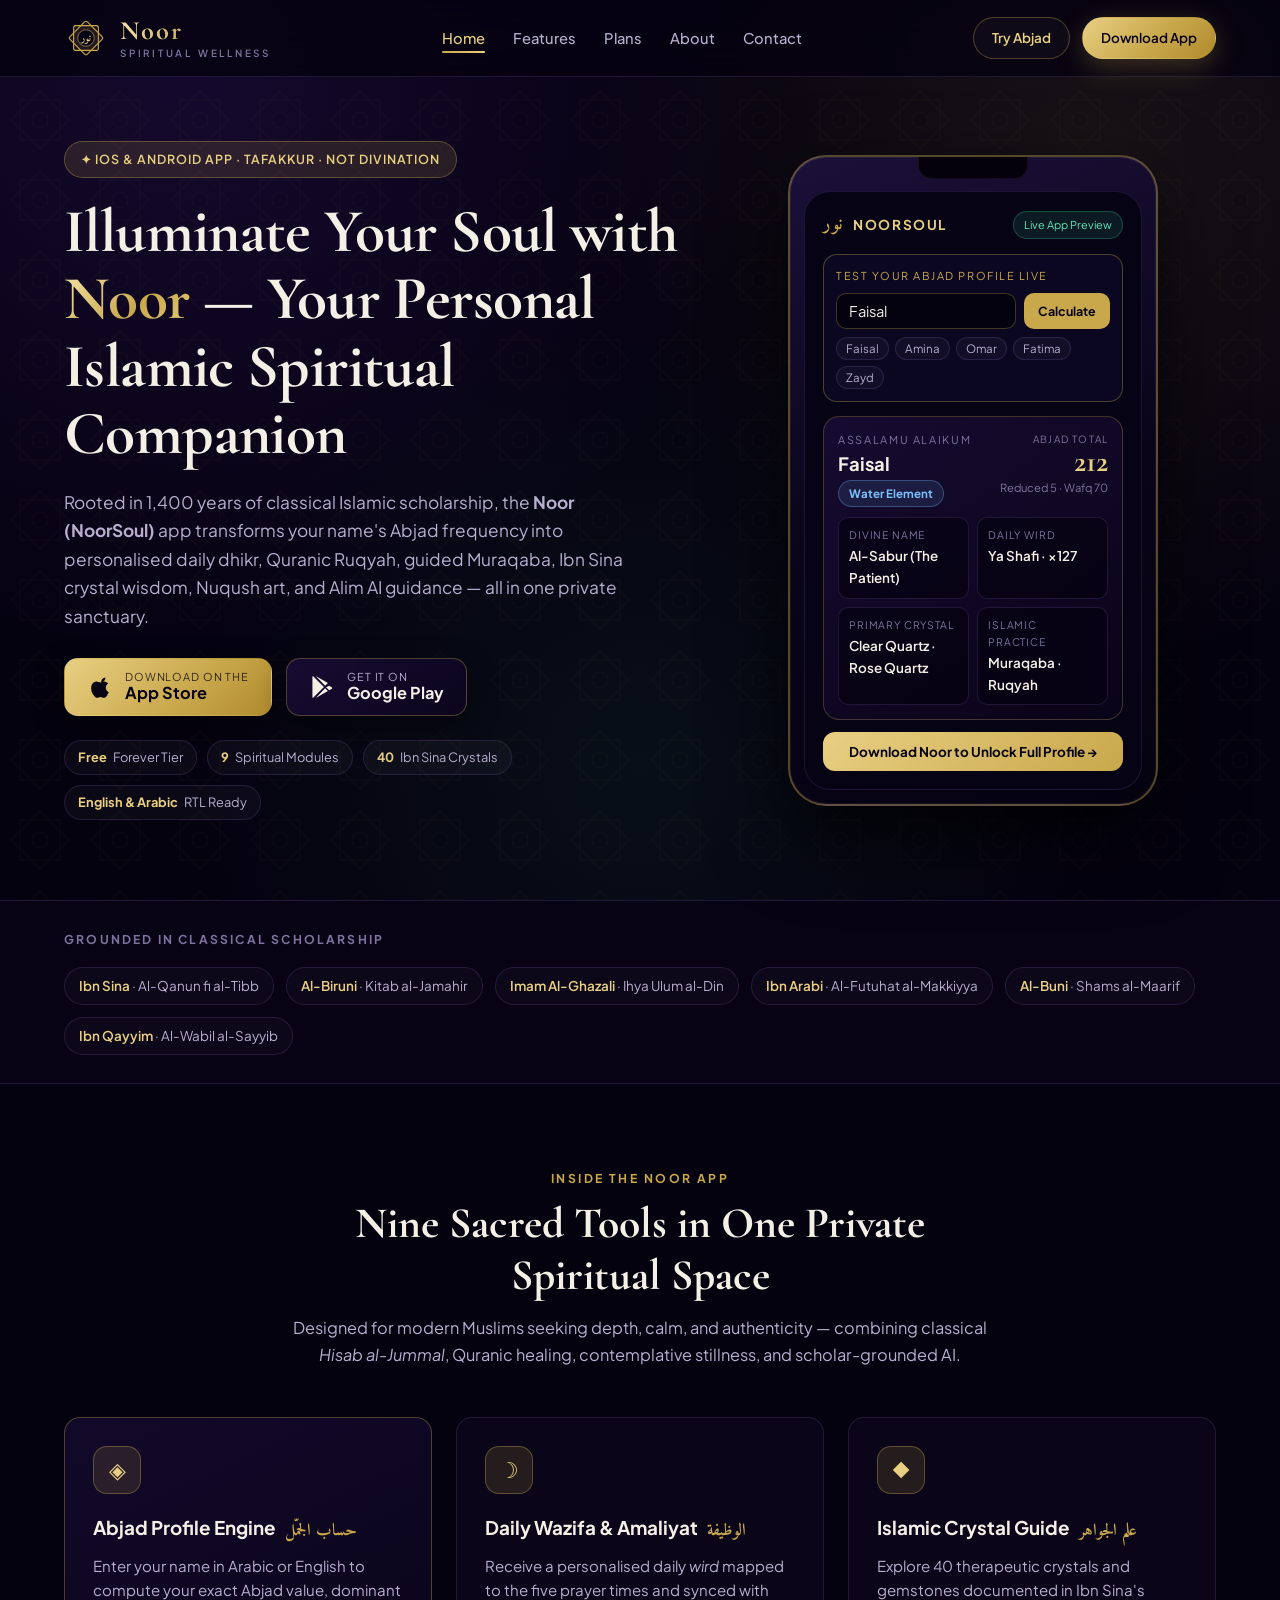
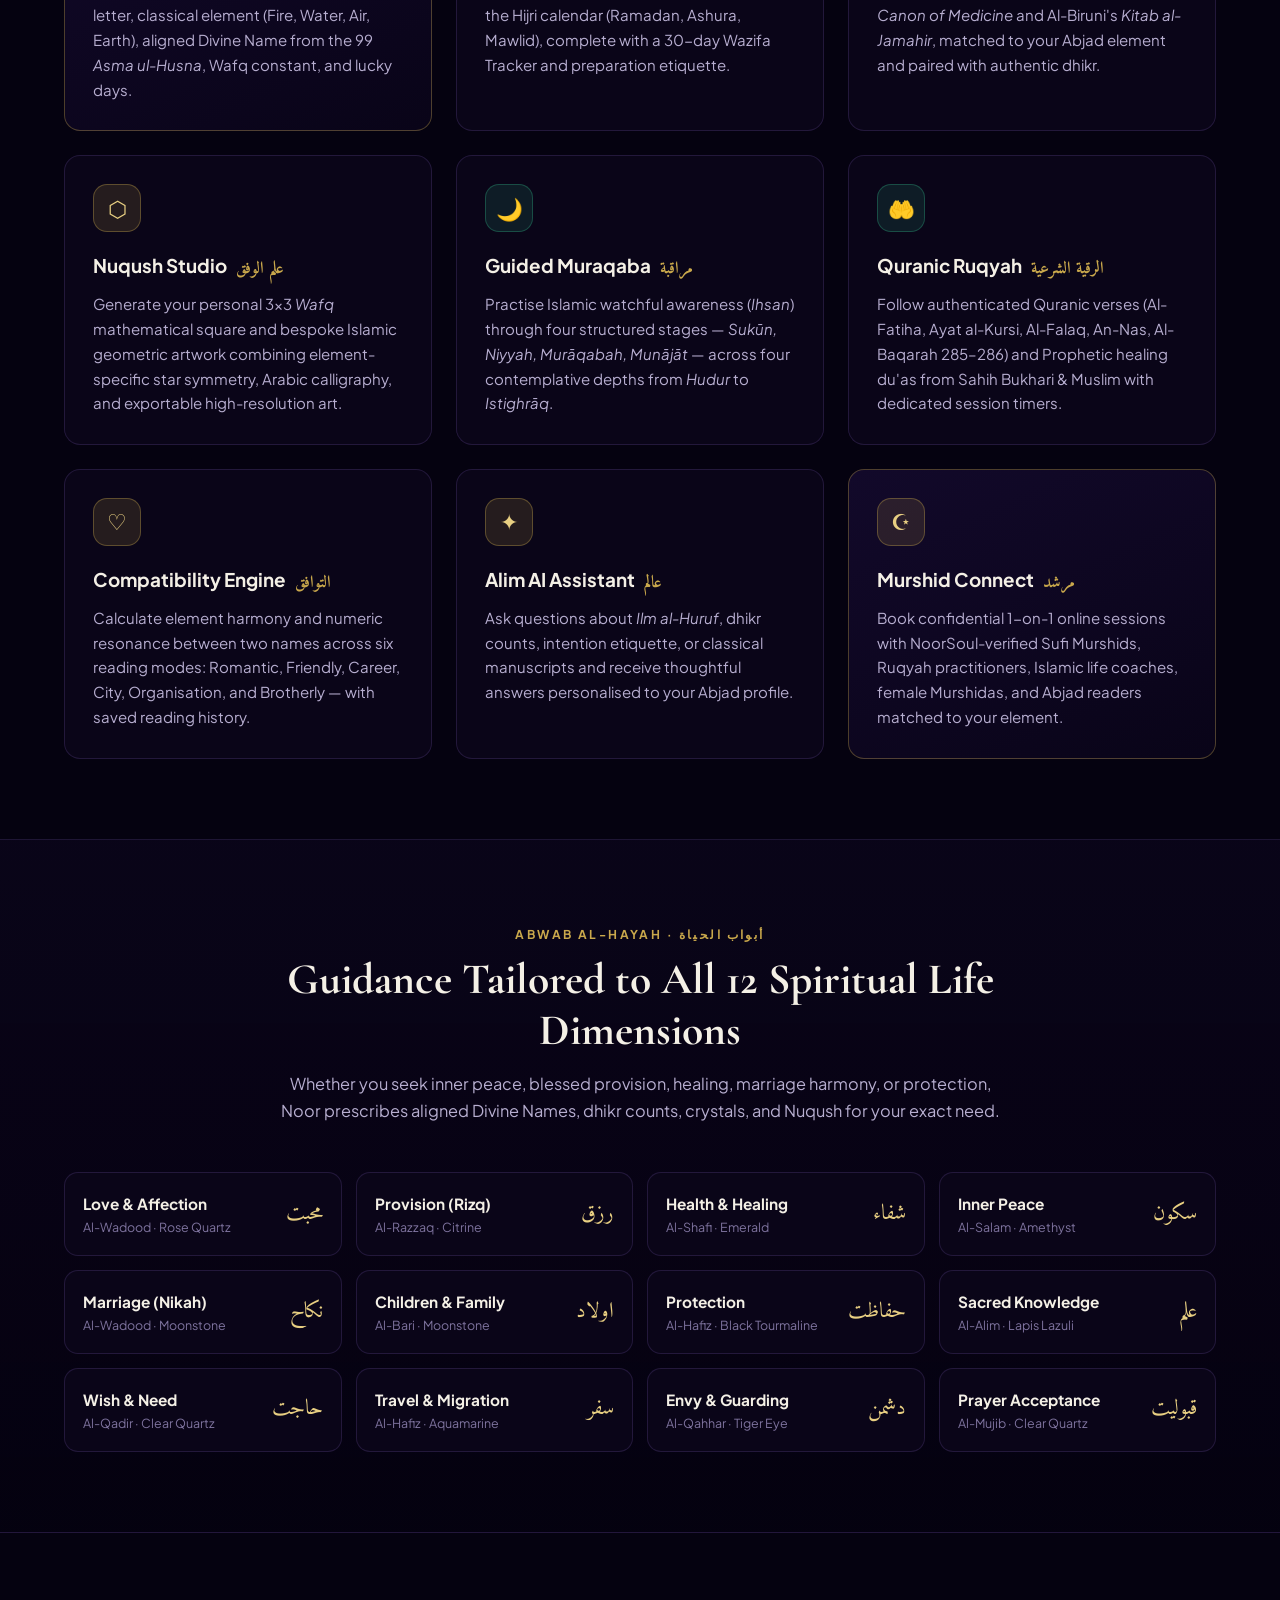
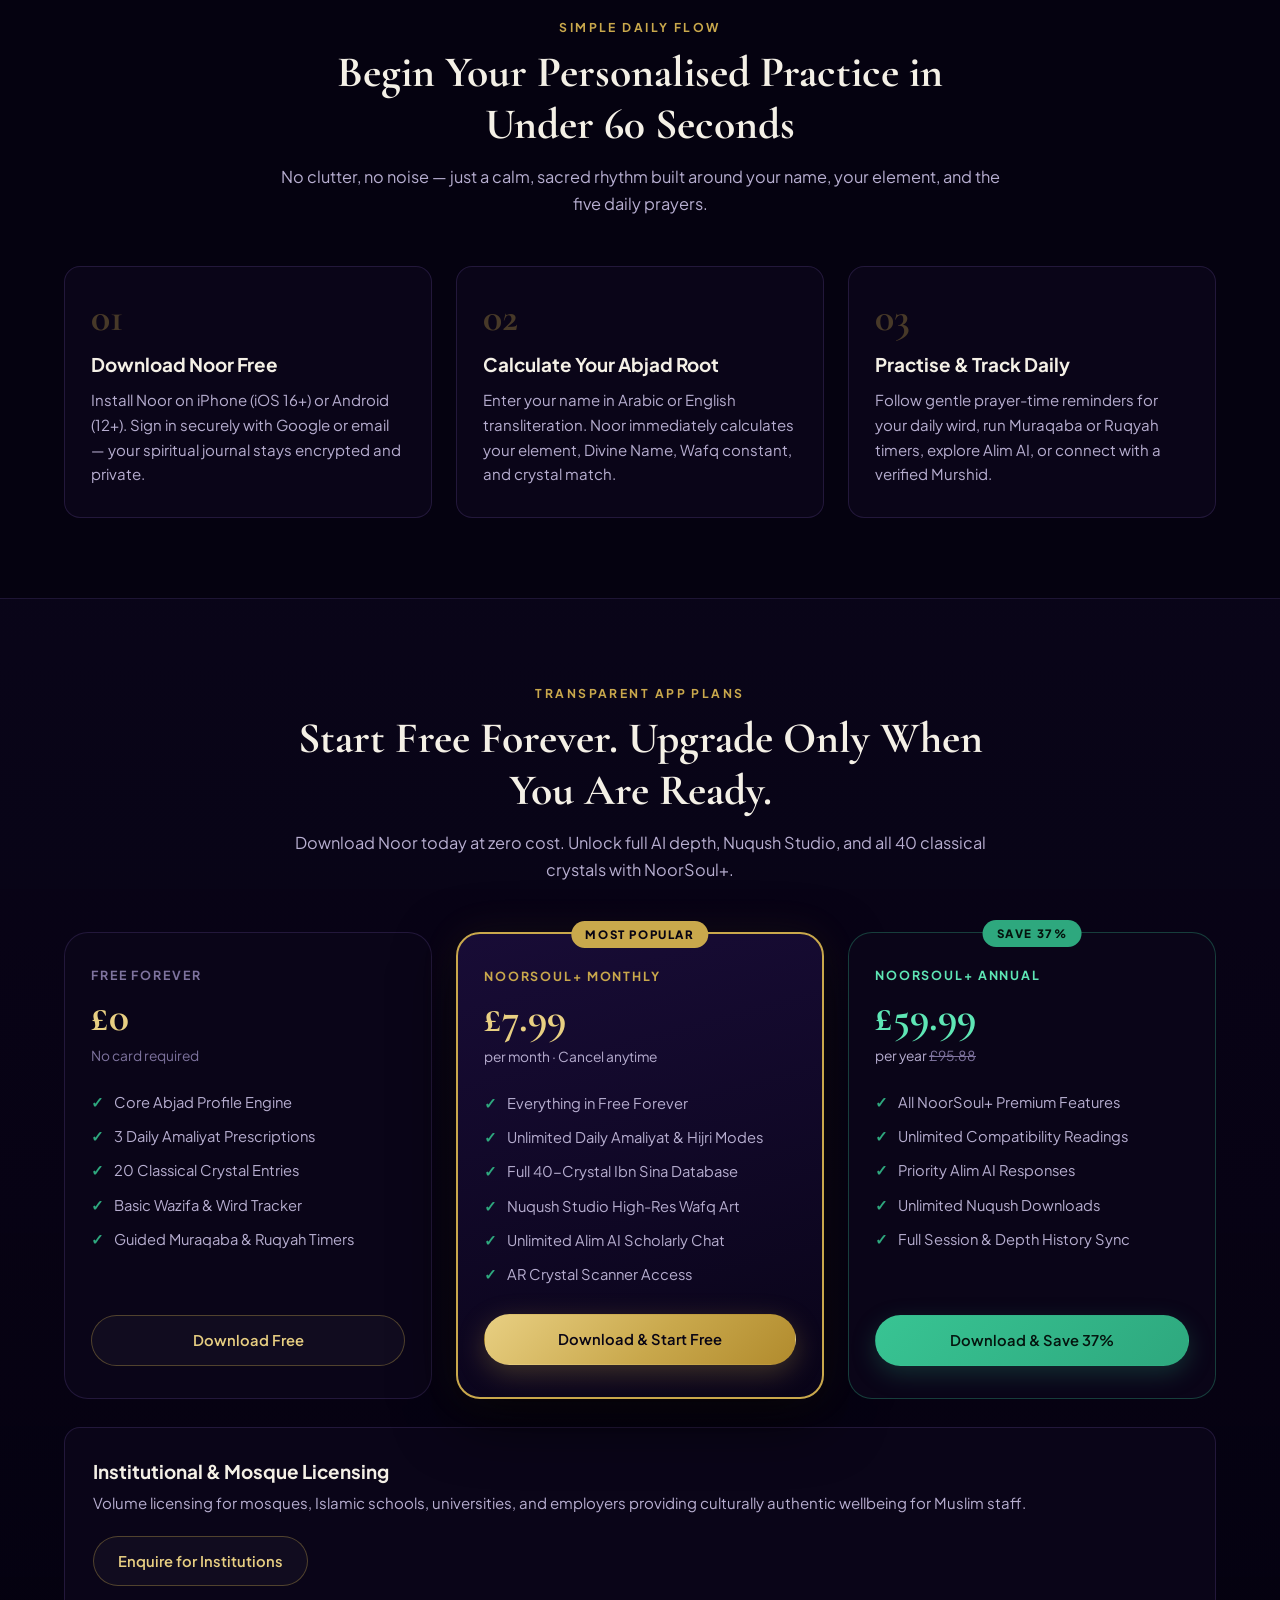
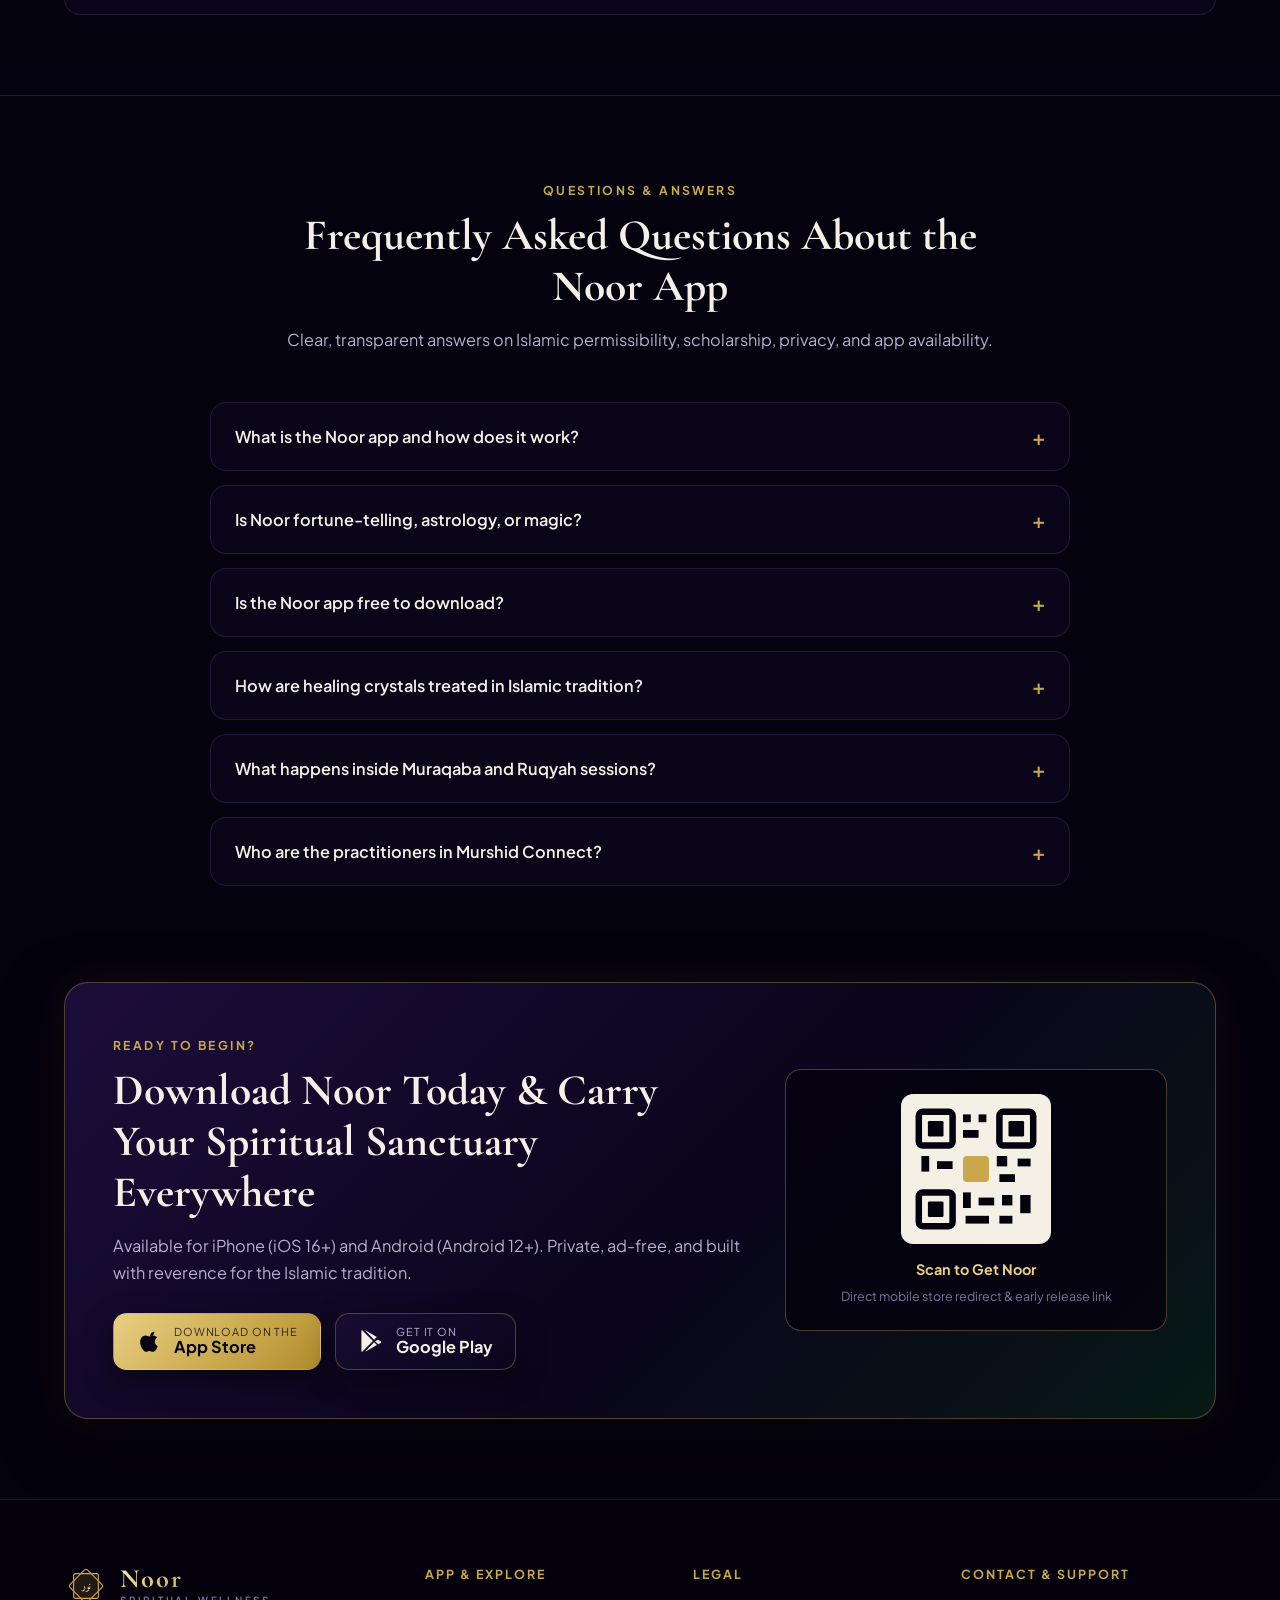
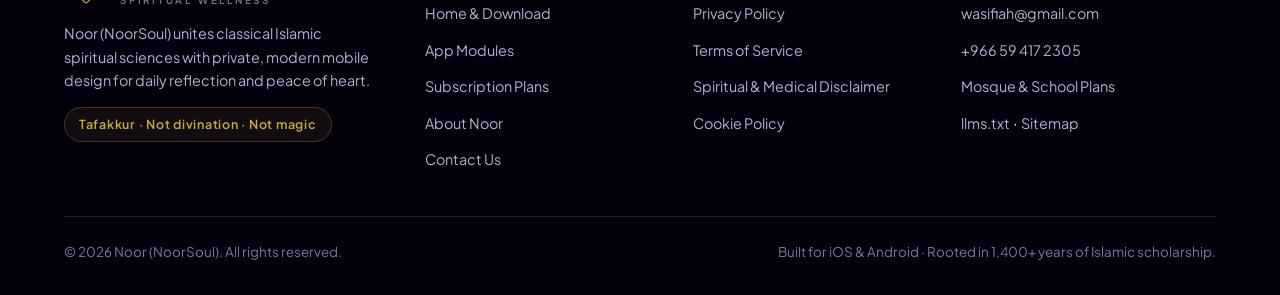
==== index.html @ 1817a830 "jk" ====
<!DOCTYPE html>
<html lang="en" dir="ltr">
<head>
  <meta charset="UTF-8">
  <meta name="viewport" content="width=device-width, initial-scale=1.0">
  <title>Noor App — Islamic Spiritual Wellness, Abjad &amp; Daily Dhikr</title>
  <meta name="description" content="Download the Noor (NoorSoul) app on iOS &amp; Android. Discover your Abjad profile, daily Wazifa, 40 Islamic crystals, Muraqaba, Ruqyah, Nuqush &amp; Alim AI.">
  <meta name="keywords" content="Noor app, NoorSoul, Islamic spiritual wellness app, Abjad calculator, Hisab al-Jummal, daily wazifa app, Islamic crystal guide, Muraqaba meditation, Ruqyah app, Alim AI, Murshid Connect, Nuqush Studio">
  <meta name="author" content="Noor — NoorSoul Platform">
  <meta name="robots" content="index, follow, max-image-preview:large, max-snippet:-1, max-video-preview:-1">
  <meta name="theme-color" content="#050210">
  <link rel="canonical" href="https://noor-app.com/">
  <link rel="icon" type="image/svg+xml" href="favicon.svg">
  <link rel="manifest" href="site.webmanifest">

  <!-- Open Graph / Social Sharing -->
  <meta property="og:type" content="website">
  <meta property="og:site_name" content="Noor — NoorSoul">
  <meta property="og:title" content="Noor App — Personalised Islamic Spiritual Wellness on iOS &amp; Android">
  <meta property="og:description" content="Rooted in 1,400 years of classical Islamic scholarship. Download Noor for your personal Abjad profile, daily dhikr, Ibn Sina crystal guide, Muraqaba, Ruqyah, and Alim AI.">
  <meta property="og:url" content="https://noor-app.com/">
  <meta property="og:locale" content="en_GB">
  <meta property="og:image" content="https://noor-app.com/favicon.svg">

  <!-- Twitter Card -->
  <meta name="twitter:card" content="summary_large_image">
  <meta name="twitter:title" content="Noor App — Islamic Spiritual Wellness &amp; Abjad Guide">
  <meta name="twitter:description" content="Download Noor on iOS &amp; Android. Personalised Abjad profile, daily Wazifa, 40 Islamic crystals, Muraqaba, Ruqyah &amp; Alim AI.">

  <!-- Typography -->
  <link rel="preconnect" href="https://fonts.googleapis.com">
  <link rel="preconnect" href="https://fonts.gstatic.com" crossorigin>
  <link href="https://fonts.googleapis.com/css2?family=Amiri:wght@400;700&family=Cormorant+Garamond:wght@600;700&family=Plus+Jakarta+Sans:wght@400;500;600;700;800&display=swap" rel="stylesheet">
  <link rel="stylesheet" href="assets/css/styles.css">

  <!-- Structured Data: Organization, WebSite, MobileApplication & FAQPage -->
  <script type="application/ld+json">
  {
    "@context": "https://schema.org",
    "@graph": [
      {
        "@type": "Organization",
        "@id": "https://noor-app.com/#organization",
        "name": "Noor (NoorSoul)",
        "url": "https://noor-app.com/",
        "logo": "https://noor-app.com/favicon.svg",
        "founder": {
          "@type": "Person",
          "name": "Faisal Abdul Mateen Wasif"
        },
        "contactPoint": {
          "@type": "ContactPoint",
          "email": "wasifiah@gmail.com",
          "telephone": "+966-59-417-2305",
          "contactType": "customer support"
        }
      },
      {
        "@type": "WebSite",
        "@id": "https://noor-app.com/#website",
        "url": "https://noor-app.com/",
        "name": "Noor — AI Islamic Spiritual Wellness Platform",
        "publisher": { "@id": "https://noor-app.com/#organization" }
      },
      {
        "@type": "MobileApplication",
        "@id": "https://noor-app.com/#app",
        "name": "Noor (NoorSoul)",
        "operatingSystem": "iOS 16+, Android 12+",
        "applicationCategory": "LifestyleApplication",
        "description": "An AI Islamic spiritual wellness mobile app uniting classical Hisab al-Jummal (Abjad), personalised daily Wazifa & Wird, 40 therapeutic crystals from Ibn Sina and Al-Biruni, Nuqush Wafq art, Muraqaba contemplation, Ruqyah healing, Alim AI, and Murshid Connect.",
        "offers": [
          {
            "@type": "Offer",
            "name": "Noor Free",
            "price": "0",
            "priceCurrency": "GBP"
          },
          {
            "@type": "Offer",
            "name": "NoorSoul+ Monthly",
            "price": "7.99",
            "priceCurrency": "GBP"
          },
          {
            "@type": "Offer",
            "name": "NoorSoul+ Annual",
            "price": "59.99",
            "priceCurrency": "GBP"
          }
        ],
        "featureList": [
          "Abjad Profile Engine (Hisab al-Jummal)",
          "Daily Wazifa & Hijri Amaliyat Tracker",
          "40-Crystal Islamic Guide (Ibn Sina & Al-Biruni)",
          "Nuqush Studio (Ilm al-Wafq Geometric Artwork)",
          "Muraqaba Guided Contemplative Practice",
          "Authenticated Quranic Ruqyah Sessions",
          "Compatibility Engine Across 6 Reading Modes",
          "Alim AI Classical Islamic Knowledge Assistant",
          "Murshid Connect Verified Practitioners"
        ],
        "publisher": { "@id": "https://noor-app.com/#organization" }
      },
      {
        "@type": "FAQPage",
        "mainEntity": [
          {
            "@type": "Question",
            "name": "What is the Noor app and how does it work?",
            "acceptedAnswer": {
              "@type": "Answer",
              "text": "Noor (NoorSoul) is an Islamic spiritual wellness app for iOS and Android. You enter your Arabic or English name to calculate your classical Abjad profile (Hisab al-Jummal), which reveals your element, aligned Divine Name from the 99 Asma ul-Husna, daily dhikr (wird), therapeutic crystal matches, Muraqaba contemplation sessions, Ruqyah guidance, and Alim AI Q&A."
            }
          },
          {
            "@type": "Question",
            "name": "Is Noor fortune-telling or magic?",
            "acceptedAnswer": {
              "@type": "Answer",
              "text": "No. Noor is built strictly for Tafakkur (contemplation), self-reflection, and Quranic remembrance — not divination, fortune-telling, or magic. Every module is grounded in classical Islamic scholarship including Imam Al-Ghazali, Ibn Qayyim al-Jawziyyah, Ibn Sina, Al-Biruni, Ibn Arabi, and Al-Buni."
            }
          },
          {
            "@type": "Question",
            "name": "Is the Noor app free to download?",
            "acceptedAnswer": {
              "@type": "Answer",
              "text": "Yes. Noor is free to download on iOS and Android with a Free Forever tier that includes your core Abjad profile, 3 daily Amaliyat, 20 crystal entries, and the basic Wazifa tracker. NoorSoul+ unlocks unlimited Amaliyat, all 40 crystals, Nuqush Studio, unlimited Alim AI, and upcoming AR crystal scanning."
            }
          },
          {
            "@type": "Question",
            "name": "How are crystals presented in the Noor app?",
            "acceptedAnswer": {
              "@type": "Answer",
              "text": "Crystals in Noor follow the classical Islamic Ilm al-Jawahir tradition documented by Ibn Sina (Al-Qanun fi al-Tibb) and Al-Biruni (Kitab al-Jamahir). They are presented as natural creations of Allah that support focus, wellness, and intention alongside dhikr — never as independent powers."
            }
          },
          {
            "@type": "Question",
            "name": "What is Muraqaba and Ruqyah inside Noor?",
            "acceptedAnswer": {
              "@type": "Answer",
              "text": "Muraqaba offers structured Islamic contemplative sessions across four stages (Sukun, Niyyah, Muraqaba, Munajat) and four depth levels. Ruqyah provides authenticated Quranic verses (Al-Fatiha, Ayat al-Kursi, Al-Falaq, An-Nas, Al-Baqarah 285-286) and Prophetic healing du'as with guided session timers."
            }
          },
          {
            "@type": "Question",
            "name": "Who are the practitioners in Murshid Connect?",
            "acceptedAnswer": {
              "@type": "Answer",
              "text": "Murshid Connect features verified Sufi Murshids, qualified Ruqyah specialists, Islamic life coaches, female Murshidas, and Ilm al-Abjad readers who are element-matched to your profile for confidential 1-on-1 video guidance inside the app."
            }
          }
        ]
      }
    ]
  }
  </script>
</head>
<body>
  <div class="bg-pattern" aria-hidden="true"></div>
  <a class="skip-link" href="#main-content">Skip to main content</a>
  <header class="site-header">
    <div class="container nav-inner">
      <a href="index.html" class="brand-logo" aria-label="Noor Home">
        <span class="brand-mark" aria-hidden="true">
          <svg viewBox="0 0 64 64" width="44" height="44">
            <rect x="14" y="14" width="36" height="36" rx="3" fill="rgba(201,168,76,0.08)" stroke="#c9a84c" stroke-width="1.6"/>
            <rect x="14" y="14" width="36" height="36" rx="3" fill="rgba(201,168,76,0.08)" stroke="#c9a84c" stroke-width="1.6" transform="rotate(45 32 32)"/>
            <circle cx="32" cy="32" r="12" fill="#060314" stroke="#e8cf82" stroke-opacity="0.6" stroke-width="1.2"/>
            <text x="32" y="37" text-anchor="middle" font-family="Amiri, Georgia, serif" font-size="15" font-weight="700" fill="#e8cf82">نور</text>
          </svg>
        </span>
        <span class="brand-text-wrap">
          <span class="brand-wordmark">Noor</span>
          <span class="brand-sub">Spiritual Wellness</span>
        </span>
      </a>

      <nav aria-label="Primary Navigation">
        <ul class="nav-links">
          <li><a href="index.html" class="active" aria-current="page">Home</a></li>
          <li><a href="index.html#features">Features</a></li>
          <li><a href="index.html#pricing">Plans</a></li>
          <li><a href="about.html">About</a></li>
          <li><a href="contact.html">Contact</a></li>
        </ul>
      </nav>

      <div class="nav-actions">
        <a href="index.html#preview" class="btn btn-outline btn-sm">Try Abjad</a>
        <a href="index.html#download" class="btn btn-primary btn-sm" data-download-trigger="iOS &amp; Android">Download App</a>
        <button class="menu-toggle" id="menu-toggle" aria-label="Toggle navigation menu" aria-expanded="false" aria-controls="mobile-nav">
          <svg width="22" height="22" viewBox="0 0 24 24" fill="none" stroke="currentColor" stroke-width="2" stroke-linecap="round">
            <line x1="3" y1="6" x2="21" y2="6"></line>
            <line x1="3" y1="12" x2="21" y2="12"></line>
            <line x1="3" y1="18" x2="21" y2="18"></line>
          </svg>
        </button>
      </div>
    </div>

    <div class="mobile-nav" id="mobile-nav">
      <ul>
        <li><a href="index.html" class="active">Home</a></li>
        <li><a href="index.html#features">App Features</a></li>
        <li><a href="index.html#pricing">Subscription Plans</a></li>
        <li><a href="about.html">About Noor</a></li>
        <li><a href="contact.html">Contact &amp; Support</a></li>
        <li><a href="privacy-policy.html">Privacy Policy</a></li>
        <li><a href="terms-of-service.html">Terms of Service</a></li>
      </ul>
      <a href="index.html#download" class="btn btn-primary" style="width:100%;" data-download-trigger="iOS &amp; Android">Download Noor App</a>
    </div>
  </header>

  <main id="main-content">
    <!-- Hero Section -->
    <section class="hero" id="preview">
      <div class="container hero-grid">
        <div>
          <div class="eyebrow">✦ iOS &amp; Android App · Tafakkur · Not Divination</div>
          <h1 class="hero-title">
            Illuminate Your Soul with <span class="accent">Noor</span> — Your Personal Islamic Spiritual Companion
          </h1>
          <p class="hero-subtitle">
            Rooted in 1,400 years of classical Islamic scholarship, the <strong>Noor (NoorSoul)</strong> app transforms your name's Abjad frequency into personalised daily dhikr, Quranic Ruqyah, guided Muraqaba, Ibn Sina crystal wisdom, Nuqush art, and Alim AI guidance — all in one private sanctuary.
          </p>

          <div class="store-buttons" id="download">
            <a href="#download-ios" class="store-btn store-btn-primary" data-download-trigger="Apple App Store (iOS 16+)">
              <svg class="store-icon" viewBox="0 0 24 24" fill="currentColor" aria-hidden="true">
                <path d="M18.71 19.5c-.83 1.24-1.71 2.45-3.05 2.47-1.34.03-1.77-.79-3.29-.79-1.53 0-2 .77-3.27.82-1.31.05-2.3-1.32-3.14-2.53C4.25 17 2.94 12.45 4.7 9.39c.87-1.52 2.43-2.48 4.12-2.51 1.28-.02 2.5.87 3.29.87.78 0 2.26-1.07 3.81-.91.65.03 2.47.26 3.64 1.98-.09.06-2.17 1.28-2.15 3.81.03 3.02 2.65 4.03 2.68 4.04-.03.07-.42 1.44-1.38 2.83M15.96 6.32c.67-.81 1.12-1.94 1-3.07-.96.04-2.13.64-2.82 1.45-.61.71-1.15 1.86-1 2.96 1.07.08 2.15-.53 2.82-1.34z"/>
              </svg>
              <span class="store-text">
                <span class="store-kicker">Download on the</span>
                <span class="store-name">App Store</span>
              </span>
            </a>

            <a href="#download-android" class="store-btn" data-download-trigger="Google Play Store (Android 12+)">
              <svg class="store-icon" viewBox="0 0 24 24" fill="currentColor" aria-hidden="true">
                <path d="M3.61 1.814L13.793 12 3.61 22.186a1.75 1.75 0 0 1-.46-1.186V3c0-.452.173-.876.46-1.186zm11.23 11.233l2.637 2.637-11.23 6.451 8.593-9.088zm3.743-2.154l2.31 1.327c.81.465.81 1.095 0 1.56l-2.31 1.327-2.852-2.852 2.852-1.362zM6.247 1.865l11.23 6.451-2.637 2.637-8.593-9.088z"/>
              </svg>
              <span class="store-text">
                <span class="store-kicker">Get it on</span>
                <span class="store-name">Google Play</span>
              </span>
            </a>
          </div>

          <div class="hero-meta-pills">
            <span class="meta-pill"><strong>Free</strong> Forever Tier</span>
            <span class="meta-pill"><strong>9</strong> Spiritual Modules</span>
            <span class="meta-pill"><strong>40</strong> Ibn Sina Crystals</span>
            <span class="meta-pill"><strong>English &amp; Arabic</strong> RTL Ready</span>
          </div>
        </div>

        <!-- Interactive App Phone Mockup -->
        <div class="phone-stage" aria-label="Interactive Noor App Preview">
          <div class="phone-glow" aria-hidden="true"></div>
          <div class="phone-frame">
            <div class="phone-notch" aria-hidden="true"></div>
            <div class="phone-screen">
              <div class="phone-top">
                <span class="phone-brand">
                  <span class="arabic" style="font-size:1.15rem;color:#c9a84c;">نور</span>
                  <span>NOORSOUL</span>
                </span>
                <span class="phone-pill">Live App Preview</span>
              </div>

              <div class="abjad-try-box">
                <label class="abjad-try-label" for="abjad-preview-input">Test Your Abjad Profile Live</label>
                <div class="abjad-try-row">
                  <input type="text" id="abjad-preview-input" class="abjad-try-input" value="Faisal" placeholder="Type any name..." maxlength="28">
                  <button type="button" id="abjad-preview-btn" class="abjad-try-btn">Calculate</button>
                </div>
                <div class="quick-names" aria-label="Sample names">
                  <button type="button" class="qname-btn" data-name="Faisal">Faisal</button>
                  <button type="button" class="qname-btn" data-name="Amina">Amina</button>
                  <button type="button" class="qname-btn" data-name="Omar">Omar</button>
                  <button type="button" class="qname-btn" data-name="Fatima">Fatima</button>
                  <button type="button" class="qname-btn" data-name="Zayd">Zayd</button>
                </div>
              </div>

              <div class="preview-card">
                <div class="preview-head">
                  <div>
                    <div style="font-size:0.68rem;letter-spacing:0.15em;color:var(--text-muted);text-transform:uppercase;">Assalamu Alaikum</div>
                    <div class="preview-name" id="pv-name">Faisal</div>
                    <span class="preview-elem-badge" id="pv-elem">Water Element</span>
                  </div>
                  <div style="text-align:right;">
                    <div style="font-size:0.62rem;letter-spacing:0.12em;color:var(--text-muted);">ABJAD TOTAL</div>
                    <div class="preview-total" id="pv-total">212</div>
                    <div style="font-size:0.7rem;color:var(--text-muted);" id="pv-wafq">Reduced 5 · Wafq 70</div>
                  </div>
                </div>

                <div class="preview-stats">
                  <div class="p-stat">
                    <div class="p-stat-k">Divine Name</div>
                    <div class="p-stat-v" id="pv-divine">Al-Sabur (The Patient)</div>
                  </div>
                  <div class="p-stat">
                    <div class="p-stat-k">Daily Wird</div>
                    <div class="p-stat-v" id="pv-dhikr">Ya Shafi · ×127</div>
                  </div>
                  <div class="p-stat">
                    <div class="p-stat-k">Primary Crystal</div>
                    <div class="p-stat-v" id="pv-crystal">Clear Quartz · Rose Quartz</div>
                  </div>
                  <div class="p-stat">
                    <div class="p-stat-k">Islamic Practice</div>
                    <div class="p-stat-v">Muraqaba · Ruqyah</div>
                  </div>
                </div>
              </div>

              <button type="button" class="phone-cta" data-download-trigger="iOS &amp; Android">
                Download Noor to Unlock Full Profile →
              </button>
            </div>
          </div>
        </div>
      </div>
    </section>

    <!-- Classical Scholarship Authority Strip -->
    <section class="authority-strip" aria-label="Classical Islamic Scholarship Sources">
      <div class="container authority-inner">
        <div class="authority-label">Grounded in Classical Scholarship</div>
        <div class="scholar-pills">
          <div class="scholar-pill"><span>Ibn Sina</span> · Al-Qanun fi al-Tibb</div>
          <div class="scholar-pill"><span>Al-Biruni</span> · Kitab al-Jamahir</div>
          <div class="scholar-pill"><span>Imam Al-Ghazali</span> · Ihya Ulum al-Din</div>
          <div class="scholar-pill"><span>Ibn Arabi</span> · Al-Futuhat al-Makkiyya</div>
          <div class="scholar-pill"><span>Al-Buni</span> · Shams al-Maarif</div>
          <div class="scholar-pill"><span>Ibn Qayyim</span> · Al-Wabil al-Sayyib</div>
        </div>
      </div>
    </section>

    <!-- Features Section -->
    <section class="section" id="features">
      <div class="container">
        <div class="section-header">
          <span class="section-kicker">Inside The Noor App</span>
          <h2 class="section-title">Nine Sacred Tools in One Private Spiritual Space</h2>
          <p class="section-desc">
            Designed for modern Muslims seeking depth, calm, and authenticity — combining classical <em>Hisab al-Jummal</em>, Quranic healing, contemplative stillness, and scholar-grounded AI.
          </p>
        </div>

        <div class="grid-3">
          <article class="card card-gold">
            <div class="card-icon" aria-hidden="true">◈</div>
            <h3 class="card-title">Abjad Profile Engine <span class="card-ar">حساب الجمّل</span></h3>
            <p class="card-body">
              Enter your name in Arabic or English to compute your exact Abjad value, dominant letter, classical element (Fire, Water, Air, Earth), aligned Divine Name from the 99 <em>Asma ul-Husna</em>, Wafq constant, and lucky days.
            </p>
          </article>

          <article class="card">
            <div class="card-icon" aria-hidden="true">☽</div>
            <h3 class="card-title">Daily Wazifa &amp; Amaliyat <span class="card-ar">الوظيفة</span></h3>
            <p class="card-body">
              Receive a personalised daily <em>wird</em> mapped to the five prayer times and synced with the Hijri calendar (Ramadan, Ashura, Mawlid), complete with a 30-day Wazifa Tracker and preparation etiquette.
            </p>
          </article>

          <article class="card">
            <div class="card-icon" aria-hidden="true">◆</div>
            <h3 class="card-title">Islamic Crystal Guide <span class="card-ar">علم الجواهر</span></h3>
            <p class="card-body">
              Explore 40 therapeutic crystals and gemstones documented in Ibn Sina's <em>Canon of Medicine</em> and Al-Biruni's <em>Kitab al-Jamahir</em>, matched to your Abjad element and paired with authentic dhikr.
            </p>
          </article>

          <article class="card">
            <div class="card-icon" aria-hidden="true">⬡</div>
            <h3 class="card-title">Nuqush Studio <span class="card-ar">علم الوفق</span></h3>
            <p class="card-body">
              Generate your personal 3×3 <em>Wafq</em> mathematical square and bespoke Islamic geometric artwork combining element-specific star symmetry, Arabic calligraphy, and exportable high-resolution art.
            </p>
          </article>

          <article class="card">
            <div class="card-icon card-icon-emerald" aria-hidden="true">🌙</div>
            <h3 class="card-title">Guided Muraqaba <span class="card-ar">مراقبة</span></h3>
            <p class="card-body">
              Practise Islamic watchful awareness (<em>Ihsan</em>) through four structured stages — <em>Sukūn, Niyyah, Murāqabah, Munājāt</em> — across four contemplative depths from <em>Hudur</em> to <em>Istighrāq</em>.
            </p>
          </article>

          <article class="card">
            <div class="card-icon card-icon-emerald" aria-hidden="true">🤲</div>
            <h3 class="card-title">Quranic Ruqyah <span class="card-ar">الرقية الشرعية</span></h3>
            <p class="card-body">
              Follow authenticated Quranic verses (Al-Fatiha, Ayat al-Kursi, Al-Falaq, An-Nas, Al-Baqarah 285–286) and Prophetic healing du'as from Sahih Bukhari &amp; Muslim with dedicated session timers.
            </p>
          </article>

          <article class="card">
            <div class="card-icon" aria-hidden="true">♡</div>
            <h3 class="card-title">Compatibility Engine <span class="card-ar">التوافق</span></h3>
            <p class="card-body">
              Calculate element harmony and numeric resonance between two names across six reading modes: Romantic, Friendly, Career, City, Organisation, and Brotherly — with saved reading history.
            </p>
          </article>

          <article class="card">
            <div class="card-icon" aria-hidden="true">✦</div>
            <h3 class="card-title">Alim AI Assistant <span class="card-ar">عالم</span></h3>
            <p class="card-body">
              Ask questions about <em>Ilm al-Huruf</em>, dhikr counts, intention etiquette, or classical manuscripts and receive thoughtful answers personalised to your Abjad profile.
            </p>
          </article>

          <article class="card card-gold">
            <div class="card-icon" aria-hidden="true">☪</div>
            <h3 class="card-title">Murshid Connect <span class="card-ar">مرشد</span></h3>
            <p class="card-body">
              Book confidential 1-on-1 online sessions with NoorSoul-verified Sufi Murshids, Ruqyah practitioners, Islamic life coaches, female Murshidas, and Abjad readers matched to your element.
            </p>
          </article>
        </div>
      </div>
    </section>

    <!-- 12 Life Dimensions -->
    <section class="section section-alt" id="dimensions">
      <div class="container">
        <div class="section-header">
          <span class="section-kicker">Abwab al-Hayah · أبواب الحياة</span>
          <h2 class="section-title">Guidance Tailored to All 12 Spiritual Life Dimensions</h2>
          <p class="section-desc">
            Whether you seek inner peace, blessed provision, healing, marriage harmony, or protection, Noor prescribes aligned Divine Names, dhikr counts, crystals, and Nuqush for your exact need.
          </p>
        </div>

        <div class="dimensions-grid">
          <div class="dim-card">
            <div><div class="dim-en">Love &amp; Affection</div><div class="dim-sub">Al-Wadood · Rose Quartz</div></div>
            <div class="dim-ar">محبت</div>
          </div>
          <div class="dim-card">
            <div><div class="dim-en">Provision (Rizq)</div><div class="dim-sub">Al-Razzaq · Citrine</div></div>
            <div class="dim-ar">رزق</div>
          </div>
          <div class="dim-card">
            <div><div class="dim-en">Health &amp; Healing</div><div class="dim-sub">Al-Shafi · Emerald</div></div>
            <div class="dim-ar">شفاء</div>
          </div>
          <div class="dim-card">
            <div><div class="dim-en">Inner Peace</div><div class="dim-sub">Al-Salam · Amethyst</div></div>
            <div class="dim-ar">سکون</div>
          </div>
          <div class="dim-card">
            <div><div class="dim-en">Marriage (Nikah)</div><div class="dim-sub">Al-Wadood · Moonstone</div></div>
            <div class="dim-ar">نکاح</div>
          </div>
          <div class="dim-card">
            <div><div class="dim-en">Children &amp; Family</div><div class="dim-sub">Al-Bari · Moonstone</div></div>
            <div class="dim-ar">اولاد</div>
          </div>
          <div class="dim-card">
            <div><div class="dim-en">Protection</div><div class="dim-sub">Al-Hafiz · Black Tourmaline</div></div>
            <div class="dim-ar">حفاظت</div>
          </div>
          <div class="dim-card">
            <div><div class="dim-en">Sacred Knowledge</div><div class="dim-sub">Al-Alim · Lapis Lazuli</div></div>
            <div class="dim-ar">علم</div>
          </div>
          <div class="dim-card">
            <div><div class="dim-en">Wish &amp; Need</div><div class="dim-sub">Al-Qadir · Clear Quartz</div></div>
            <div class="dim-ar">حاجت</div>
          </div>
          <div class="dim-card">
            <div><div class="dim-en">Travel &amp; Migration</div><div class="dim-sub">Al-Hafiz · Aquamarine</div></div>
            <div class="dim-ar">سفر</div>
          </div>
          <div class="dim-card">
            <div><div class="dim-en">Envy &amp; Guarding</div><div class="dim-sub">Al-Qahhar · Tiger Eye</div></div>
            <div class="dim-ar">دشمن</div>
          </div>
          <div class="dim-card">
            <div><div class="dim-en">Prayer Acceptance</div><div class="dim-sub">Al-Mujib · Clear Quartz</div></div>
            <div class="dim-ar">قبولیت</div>
          </div>
        </div>
      </div>
    </section>

    <!-- How It Works -->
    <section class="section" id="how-it-works">
      <div class="container">
        <div class="section-header">
          <span class="section-kicker">Simple Daily Flow</span>
          <h2 class="section-title">Begin Your Personalised Practice in Under 60 Seconds</h2>
          <p class="section-desc">
            No clutter, no noise — just a calm, sacred rhythm built around your name, your element, and the five daily prayers.
          </p>
        </div>

        <div class="grid-3">
          <div class="step-card">
            <div class="step-num">01</div>
            <h3 class="card-title">Download Noor Free</h3>
            <p class="card-body">Install Noor on iPhone (iOS 16+) or Android (12+). Sign in securely with Google or email — your spiritual journal stays encrypted and private.</p>
          </div>
          <div class="step-card">
            <div class="step-num">02</div>
            <h3 class="card-title">Calculate Your Abjad Root</h3>
            <p class="card-body">Enter your name in Arabic or English transliteration. Noor immediately calculates your element, Divine Name, Wafq constant, and crystal match.</p>
          </div>
          <div class="step-card">
            <div class="step-num">03</div>
            <h3 class="card-title">Practise &amp; Track Daily</h3>
            <p class="card-body">Follow gentle prayer-time reminders for your daily wird, run Muraqaba or Ruqyah timers, explore Alim AI, or connect with a verified Murshid.</p>
          </div>
        </div>
      </div>
    </section>

    <!-- Pricing / App Tiers -->
    <section class="section section-alt" id="pricing">
      <div class="container">
        <div class="section-header">
          <span class="section-kicker">Transparent App Plans</span>
          <h2 class="section-title">Start Free Forever. Upgrade Only When You Are Ready.</h2>
          <p class="section-desc">
            Download Noor today at zero cost. Unlock full AI depth, Nuqush Studio, and all 40 classical crystals with NoorSoul+.
          </p>
        </div>

        <div class="grid-3">
          <div class="pricing-card">
            <div style="font-size:0.78rem;letter-spacing:0.15em;text-transform:uppercase;color:var(--text-muted);font-weight:700;">Free Forever</div>
            <div class="price-val">£0</div>
            <div style="font-size:0.86rem;color:var(--text-muted);">No card required</div>
            <ul class="price-list">
              <li><span class="check">✓</span> Core Abjad Profile Engine</li>
              <li><span class="check">✓</span> 3 Daily Amaliyat Prescriptions</li>
              <li><span class="check">✓</span> 20 Classical Crystal Entries</li>
              <li><span class="check">✓</span> Basic Wazifa &amp; Wird Tracker</li>
              <li><span class="check">✓</span> Guided Muraqaba &amp; Ruqyah Timers</li>
            </ul>
            <a href="#download" class="btn btn-outline" data-download-trigger="Free Tier (iOS &amp; Android)">Download Free</a>
          </div>

          <div class="pricing-card featured">
            <div class="pricing-badge">Most Popular</div>
            <div style="font-size:0.78rem;letter-spacing:0.15em;text-transform:uppercase;color:var(--gold);font-weight:700;">NoorSoul+ Monthly</div>
            <div class="price-val">£7.99</div>
            <div style="font-size:0.86rem;color:var(--text-secondary);">per month · Cancel anytime</div>
            <ul class="price-list">
              <li><span class="check">✓</span> Everything in Free Forever</li>
              <li><span class="check">✓</span> Unlimited Daily Amaliyat &amp; Hijri Modes</li>
              <li><span class="check">✓</span> Full 40-Crystal Ibn Sina Database</li>
              <li><span class="check">✓</span> Nuqush Studio High-Res Wafq Art</li>
              <li><span class="check">✓</span> Unlimited Alim AI Scholarly Chat</li>
              <li><span class="check">✓</span> AR Crystal Scanner Access</li>
            </ul>
            <a href="#download" class="btn btn-primary" data-download-trigger="NoorSoul+ Monthly">Download &amp; Start Free</a>
          </div>

          <div class="pricing-card" style="border-color:var(--border-emerald);">
            <div class="pricing-badge pricing-badge-emerald">Save 37%</div>
            <div style="font-size:0.78rem;letter-spacing:0.15em;text-transform:uppercase;color:#5ee6b5;font-weight:700;">NoorSoul+ Annual</div>
            <div class="price-val" style="color:#5ee6b5;">£59.99</div>
            <div style="font-size:0.86rem;color:var(--text-secondary);">per year <span style="text-decoration:line-through;color:var(--text-muted);">£95.88</span></div>
            <ul class="price-list">
              <li><span class="check">✓</span> All NoorSoul+ Premium Features</li>
              <li><span class="check">✓</span> Unlimited Compatibility Readings</li>
              <li><span class="check">✓</span> Priority Alim AI Responses</li>
              <li><span class="check">✓</span> Unlimited Nuqush Downloads</li>
              <li><span class="check">✓</span> Full Session &amp; Depth History Sync</li>
            </ul>
            <a href="#download" class="btn btn-emerald" data-download-trigger="NoorSoul+ Annual">Download &amp; Save 37%</a>
          </div>
        </div>

        <div class="card" style="margin-top:28px;display:flex;flex-wrap:wrap;align-items:center;justify-content:space-between;gap:20px;">
          <div>
            <h3 class="card-title" style="margin-bottom:4px;">Institutional &amp; Mosque Licensing</h3>
            <p class="card-body">Volume licensing for mosques, Islamic schools, universities, and employers providing culturally authentic wellbeing for Muslim staff.</p>
          </div>
          <a href="contact.html#institutional" class="btn btn-outline">Enquire for Institutions</a>
        </div>
      </div>
    </section>

    <!-- FAQ Section (Paired with FAQPage JSON-LD Schema) -->
    <section class="section" id="faq">
      <div class="container">
        <div class="section-header">
          <span class="section-kicker">Questions &amp; Answers</span>
          <h2 class="section-title">Frequently Asked Questions About the Noor App</h2>
          <p class="section-desc">Clear, transparent answers on Islamic permissibility, scholarship, privacy, and app availability.</p>
        </div>

        <div class="faq-list">
          <div class="faq-item">
            <button type="button" class="faq-q" aria-expanded="false">
              <span>What is the Noor app and how does it work?</span>
              <span class="faq-icon" aria-hidden="true">+</span>
            </button>
            <div class="faq-a">
              <div class="faq-a-inner">
                Noor (NoorSoul) is an Islamic spiritual wellness mobile app for iOS and Android. When you enter your Arabic or English name, Noor calculates your classical Abjad profile (<em>Hisab al-Jummal</em>) to reveal your element, aligned Divine Name, daily dhikr schedule (<em>wird</em>), Ibn Sina crystal matches, guided Muraqaba, Ruqyah sessions, and Alim AI guidance.
              </div>
            </div>
          </div>

          <div class="faq-item">
            <button type="button" class="faq-q" aria-expanded="false">
              <span>Is Noor fortune-telling, astrology, or magic?</span>
              <span class="faq-icon" aria-hidden="true">+</span>
            </button>
            <div class="faq-a">
              <div class="faq-a-inner">
                No. Noor is built strictly for <strong>Tafakkur</strong> (contemplation), Quranic remembrance, and spiritual discipline — never divination, predicting the unseen, or magic. Every practice draws from orthodox Islamic scholarship including Imam Al-Ghazali, Ibn Qayyim al-Jawziyyah, Ibn Sina, Al-Biruni, Ibn Arabi, and Al-Buni.
              </div>
            </div>
          </div>

          <div class="faq-item">
            <button type="button" class="faq-q" aria-expanded="false">
              <span>Is the Noor app free to download?</span>
              <span class="faq-icon" aria-hidden="true">+</span>
            </button>
            <div class="faq-a">
              <div class="faq-a-inner">
                Yes. You can download Noor for free on the Apple App Store and Google Play Store. The Free Forever plan includes your core Abjad profile, 3 daily Amaliyat, 20 crystals, and the basic Wazifa tracker. Optional NoorSoul+ subscriptions (£7.99/month or £59.99/year) unlock unlimited AI, Nuqush Studio, and all 40 crystals.
              </div>
            </div>
          </div>

          <div class="faq-item">
            <button type="button" class="faq-q" aria-expanded="false">
              <span>How are healing crystals treated in Islamic tradition?</span>
              <span class="faq-icon" aria-hidden="true">+</span>
            </button>
            <div class="faq-a">
              <div class="faq-a-inner">
                Noor presents stones through <em>Ilm al-Jawahir</em> — the classical Islamic mineralogical and medical science authored by polymaths Ibn Sina (<em>Al-Qanun fi al-Tibb</em>) and Al-Biruni (<em>Kitab al-Jamahir</em>). Stones are respected as creations of Allah that serve as physical aids to intention and reflection, with all true healing and benefit coming solely from Allah.
              </div>
            </div>
          </div>

          <div class="faq-item">
            <button type="button" class="faq-q" aria-expanded="false">
              <span>What happens inside Muraqaba and Ruqyah sessions?</span>
              <span class="faq-icon" aria-hidden="true">+</span>
            </button>
            <div class="faq-a">
              <div class="faq-a-inner">
                Muraqaba guides you through quiet, intentional awareness of Allah across four steps (Sukun, Niyyah, Muraqaba, Munajat) with customizable 5–30 minute timers. Ruqyah provides authenticated verses from the Quran (Al-Fatiha, Ayat al-Kursi, Al-Falaq, An-Nas, Al-Baqarah 285–286) and Prophetic healing du'as for calm self-recitation.
              </div>
            </div>
          </div>

          <div class="faq-item">
            <button type="button" class="faq-q" aria-expanded="false">
              <span>Who are the practitioners in Murshid Connect?</span>
              <span class="faq-icon" aria-hidden="true">+</span>
            </button>
            <div class="faq-a">
              <div class="faq-a-inner">
                Murshid Connect is a vetted directory of Sufi Murshids, qualified Ruqyah specialists, Islamic life coaches, female Murshidas, and Abjad readers. Every practitioner undergoes verification before joining and can be booked for private, in-app 1-on-1 guidance sessions.
              </div>
            </div>
          </div>
        </div>
      </div>
    </section>

    <!-- Final App Download Banner -->
    <section class="section" style="padding-top:16px;">
      <div class="container">
        <div class="cta-banner">
          <div>
            <span class="section-kicker">Ready to Begin?</span>
            <h2 class="section-title" style="margin-bottom:14px;">Download Noor Today &amp; Carry Your Spiritual Sanctuary Everywhere</h2>
            <p class="section-desc" style="margin-bottom:26px;">
              Available for iPhone (iOS 16+) and Android (Android 12+). Private, ad-free, and built with reverence for the Islamic tradition.
            </p>
            <div class="store-buttons">
              <a href="#download-ios" class="store-btn store-btn-primary" data-download-trigger="Apple App Store (iOS 16+)">
                <svg class="store-icon" viewBox="0 0 24 24" fill="currentColor" aria-hidden="true">
                  <path d="M18.71 19.5c-.83 1.24-1.71 2.45-3.05 2.47-1.34.03-1.77-.79-3.29-.79-1.53 0-2 .77-3.27.82-1.31.05-2.3-1.32-3.14-2.53C4.25 17 2.94 12.45 4.7 9.39c.87-1.52 2.43-2.48 4.12-2.51 1.28-.02 2.5.87 3.29.87.78 0 2.26-1.07 3.81-.91.65.03 2.47.26 3.64 1.98-.09.06-2.17 1.28-2.15 3.81.03 3.02 2.65 4.03 2.68 4.04-.03.07-.42 1.44-1.38 2.83M15.96 6.32c.67-.81 1.12-1.94 1-3.07-.96.04-2.13.64-2.82 1.45-.61.71-1.15 1.86-1 2.96 1.07.08 2.15-.53 2.82-1.34z"/>
                </svg>
                <span class="store-text">
                  <span class="store-kicker">Download on the</span>
                  <span class="store-name">App Store</span>
                </span>
              </a>
              <a href="#download-android" class="store-btn" data-download-trigger="Google Play Store (Android 12+)">
                <svg class="store-icon" viewBox="0 0 24 24" fill="currentColor" aria-hidden="true">
                  <path d="M3.61 1.814L13.793 12 3.61 22.186a1.75 1.75 0 0 1-.46-1.186V3c0-.452.173-.876.46-1.186zm11.23 11.233l2.637 2.637-11.23 6.451 8.593-9.088zm3.743-2.154l2.31 1.327c.81.465.81 1.095 0 1.56l-2.31 1.327-2.852-2.852 2.852-1.362zM6.247 1.865l11.23 6.451-2.637 2.637-8.593-9.088z"/>
                </svg>
                <span class="store-text">
                  <span class="store-kicker">Get it on</span>
                  <span class="store-name">Google Play</span>
                </span>
              </a>
            </div>
          </div>

          <div class="qr-box">
            <div class="qr-frame" aria-hidden="true">
              <!-- Clean Vector QR Pattern representing Noor App Link -->
              <svg viewBox="0 0 100 100" width="130" height="130" fill="#050210">
                <rect x="6" y="6" width="26" height="26" rx="3" fill="none" stroke="#050210" stroke-width="5"/>
                <rect x="13" y="13" width="12" height="12" rx="1"/>
                <rect x="68" y="6" width="26" height="26" rx="3" fill="none" stroke="#050210" stroke-width="5"/>
                <rect x="75" y="13" width="12" height="12" rx="1"/>
                <rect x="6" y="68" width="26" height="26" rx="3" fill="none" stroke="#050210" stroke-width="5"/>
                <rect x="13" y="75" width="12" height="12" rx="1"/>
                <rect x="40" y="8" width="6" height="6"/><rect x="52" y="8" width="6" height="6"/><rect x="40" y="20" width="12" height="6"/>
                <rect x="8" y="40" width="6" height="12"/><rect x="20" y="44" width="12" height="6"/><rect x="40" y="40" width="20" height="20" rx="3" fill="#c9a84c"/>
                <rect x="66" y="40" width="8" height="8"/><rect x="82" y="42" width="10" height="6"/><rect x="68" y="54" width="12" height="6"/>
                <rect x="40" y="68" width="6" height="12"/><rect x="52" y="72" width="12" height="6"/><rect x="70" y="70" width="8" height="8"/>
                <rect x="84" y="70" width="8" height="14"/><rect x="42" y="86" width="18" height="6"/><rect x="68" y="86" width="10" height="6"/>
              </svg>
            </div>
            <div style="font-size:0.9rem;font-weight:700;color:var(--gold-light);">Scan to Get Noor</div>
            <div style="font-size:0.78rem;color:var(--text-muted);margin-top:4px;">Direct mobile store redirect &amp; early release link</div>
          </div>
        </div>
      </div>
    </section>
  </main>
  <!-- Footer -->
  <footer class="site-footer">
    <div class="container">
      <div class="footer-grid">
        <div>
          <a href="index.html" class="brand-logo" style="margin-bottom:14px;">
            <span class="brand-mark" aria-hidden="true">
              <svg viewBox="0 0 64 64" width="40" height="40">
                <rect x="14" y="14" width="36" height="36" rx="3" fill="rgba(201,168,76,0.08)" stroke="#c9a84c" stroke-width="1.6"/>
                <rect x="14" y="14" width="36" height="36" rx="3" fill="rgba(201,168,76,0.08)" stroke="#c9a84c" stroke-width="1.6" transform="rotate(45 32 32)"/>
                <text x="32" y="37" text-anchor="middle" font-family="Amiri, Georgia, serif" font-size="14" font-weight="700" fill="#e8cf82">نور</text>
              </svg>
            </span>
            <span class="brand-text-wrap">
              <span class="brand-wordmark">Noor</span>
              <span class="brand-sub">Spiritual Wellness</span>
            </span>
          </a>
          <p style="font-size:0.9rem;color:var(--text-secondary);max-width:310px;margin-bottom:14px;">
            Noor (NoorSoul) unites classical Islamic spiritual sciences with private, modern mobile design for daily reflection and peace of heart.
          </p>
          <span class="disclaimer-bar">Tafakkur · Not divination · Not magic</span>
        </div>

        <div>
          <div class="footer-heading">App &amp; Explore</div>
          <ul class="footer-links">
            <li><a href="index.html">Home &amp; Download</a></li>
            <li><a href="index.html#features">App Modules</a></li>
            <li><a href="index.html#pricing">Subscription Plans</a></li>
            <li><a href="about.html">About Noor</a></li>
            <li><a href="contact.html">Contact Us</a></li>
          </ul>
        </div>

        <div>
          <div class="footer-heading">Legal</div>
          <ul class="footer-links">
            <li><a href="privacy-policy.html">Privacy Policy</a></li>
            <li><a href="terms-of-service.html">Terms of Service</a></li>
            <li><a href="disclaimer.html">Spiritual &amp; Medical Disclaimer</a></li>
            <li><a href="cookie-policy.html">Cookie Policy</a></li>
          </ul>
        </div>

        <div>
          <div class="footer-heading">Contact &amp; Support</div>
          <ul class="footer-links">
            <li><a href="mailto:wasifiah@gmail.com">wasifiah@gmail.com</a></li>
            <li><a href="tel:+966594172305">+966 59 417 2305</a></li>
            <li><a href="contact.html#institutional">Mosque &amp; School Plans</a></li>
            <li><a href="llms.txt">llms.txt</a> · <a href="sitemap.xml">Sitemap</a></li>
          </ul>
        </div>
      </div>

      <div class="footer-bottom">
        <div>&copy; 2026 Noor (NoorSoul). All rights reserved.</div>
        <div>Built for iOS &amp; Android · Rooted in 1,400+ years of Islamic scholarship.</div>
      </div>
    </div>
  </footer>

  <!-- App Download Modal -->
  <div class="modal-backdrop" id="download-modal" role="dialog" aria-modal="true" aria-labelledby="modal-title" aria-hidden="true">
    <div class="modal-card">
      <button type="button" class="modal-close" id="modal-close" aria-label="Close download modal">&times;</button>
      <span class="section-kicker" style="margin-bottom:6px;">Get the Noor App</span>
      <h2 id="modal-title" class="serif" style="font-size:1.95rem;color:var(--text-primary);margin-bottom:8px;">
        Download for <span id="modal-platform-label" style="color:var(--gold-light);">iOS &amp; Android</span>
      </h2>
      <p style="font-size:0.92rem;color:var(--text-secondary);margin-bottom:18px;">
        Noor is rolling out on the Apple App Store (iOS 16+) and Google Play (Android 12+). Enter your email below to receive the instant store download link and unlock your personalised Abjad profile.
      </p>

      <form id="waitlist-form" novalidate>
        <div class="form-group">
          <label class="form-label" for="waitlist-email">Your Email Address</label>
          <input type="email" id="waitlist-email" class="form-control" placeholder="you@example.com" required>
        </div>
        <button type="submit" class="btn btn-primary" style="width:100%;">Send Me the Download Link →</button>
        <div id="waitlist-status" class="form-status" role="status" aria-live="polite"></div>
      </form>

      <p style="font-size:0.78rem;color:var(--text-muted);margin-top:14px;text-align:center;">
        Private &amp; spam-free · <a href="privacy-policy.html" style="color:var(--gold);text-decoration:underline;">Privacy Policy</a>
      </p>
    </div>
  </div>

  <script src="assets/js/main.js" defer></script>
</body>
</html>
---- assets/css/styles.css ----
/* ==========================================================================
   Noor (NoorSoul) — Static Download Website Stylesheet
   Cosmic Indigo + Luminous Gold + Emerald Islamic Geometric Aesthetic
   ========================================================================== */

:root {
  --bg-deep: #050210;
  --bg-surface: #0a0518;
  --bg-elevated: #110927;
  --bg-glass: rgba(12, 6, 28, 0.78);
  --border-subtle: rgba(122, 92, 184, 0.22);
  --border-gold: rgba(201, 168, 76, 0.35);
  --border-emerald: rgba(46, 168, 126, 0.35);

  --gold: #c9a84c;
  --gold-light: #e8cf82;
  --gold-soft: rgba(201, 168, 76, 0.14);
  --emerald: #2ea87e;
  --emerald-soft: rgba(46, 168, 126, 0.14);
  --sapphire: #5a9ad4;
  --sapphire-soft: rgba(90, 154, 212, 0.14);
  --amber: #e87830;
  --violet: #a87ee8;

  --text-primary: #f4f0e6;
  --text-secondary: #b7aed0;
  --text-muted: #7e739e;

  --font-sans: 'Plus Jakarta Sans', -apple-system, BlinkMacSystemFont, 'Segoe UI', Roboto, sans-serif;
  --font-serif: 'Cormorant Garamond', Georgia, serif;
  --font-arabic: 'Amiri', 'Traditional Arabic', Georgia, serif;

  --radius-sm: 10px;
  --radius-md: 16px;
  --radius-lg: 24px;
  --radius-pill: 999px;

  --shadow-glow: 0 20px 60px rgba(0, 0, 0, 0.65), 0 0 40px rgba(201, 168, 76, 0.08);
  --container: 1200px;
  --transition: 0.25s cubic-bezier(0.22, 1, 0.36, 1);
}

*, *::before, *::after {
  box-sizing: border-box;
  margin: 0;
  padding: 0;
}

html {
  scroll-behavior: smooth;
  font-size: 16px;
  -webkit-text-size-adjust: 100%;
}

body {
  background-color: var(--bg-deep);
  color: var(--text-primary);
  font-family: var(--font-sans);
  line-height: 1.65;
  overflow-x: hidden;
  min-height: 100vh;
  background-image:
    radial-gradient(circle at 15% 10%, rgba(124, 58, 237, 0.13) 0%, transparent 42%),
    radial-gradient(circle at 85% 18%, rgba(201, 168, 76, 0.1) 0%, transparent 38%),
    radial-gradient(circle at 50% 85%, rgba(46, 168, 126, 0.08) 0%, transparent 45%);
  background-attachment: fixed;
}

/* Subtle Islamic Star Pattern Overlay */
.bg-pattern {
  position: fixed;
  inset: 0;
  pointer-events: none;
  z-index: -1;
  opacity: 0.045;
  background-image: url("data:image/svg+xml,%3Csvg width='80' height='80' viewBox='0 0 80 80' xmlns='http://www.w3.org/2000/svg'%3E%3Cg fill='none' stroke='%23c9a84c' stroke-width='1'%3E%3Crect x='20' y='20' width='40' height='40'/%3E%3Crect x='20' y='20' width='40' height='40' transform='rotate(45 40 40)'/%3E%3Ccircle cx='40' cy='40' r='8'/%3E%3C/g%3E%3C/svg%3E");
}

a {
  color: inherit;
  text-decoration: none;
  transition: color var(--transition);
}

img, svg {
  display: block;
  max-width: 100%;
}

button, input, textarea, select {
  font-family: inherit;
}

.sr-only {
  position: absolute;
  width: 1px;
  height: 1px;
  padding: 0;
  margin: -1px;
  overflow: hidden;
  clip: rect(0, 0, 0, 0);
  white-space: nowrap;
  border: 0;
}

.skip-link {
  position: absolute;
  top: -100px;
  left: 16px;
  background: var(--gold);
  color: var(--bg-deep);
  padding: 10px 18px;
  border-radius: var(--radius-sm);
  font-weight: 700;
  z-index: 9999;
}
.skip-link:focus {
  top: 16px;
}

.container {
  width: 100%;
  max-width: var(--container);
  margin: 0 auto;
  padding: 0 24px;
}

.arabic {
  font-family: var(--font-arabic);
  direction: rtl;
  unicode-bidi: isolate;
}

.serif {
  font-family: var(--font-serif);
}

/* ==========================================================================
   Text Logo "Noor"
   ========================================================================== */
.brand-logo {
  display: inline-flex;
  align-items: center;
  gap: 12px;
  text-decoration: none;
}

.brand-mark {
  width: 44px;
  height: 44px;
  position: relative;
  display: flex;
  align-items: center;
  justify-content: center;
  flex-shrink: 0;
}

.brand-mark svg {
  width: 44px;
  height: 44px;
}

.brand-text-wrap {
  display: flex;
  flex-direction: column;
  line-height: 1.05;
}

.brand-wordmark {
  font-family: var(--font-serif);
  font-size: 1.65rem;
  font-weight: 700;
  letter-spacing: 0.08em;
  background: linear-gradient(135deg, #f7e6ad 0%, #c9a84c 55%, #b18b2d 100%);
  -webkit-background-clip: text;
  background-clip: text;
  color: transparent;
}

.brand-sub {
  font-size: 0.62rem;
  letter-spacing: 0.28em;
  text-transform: uppercase;
  color: var(--text-muted);
  font-weight: 600;
  margin-top: 2px;
}

/* ==========================================================================
   Header & Navigation
   ========================================================================== */
.site-header {
  position: sticky;
  top: 0;
  z-index: 1000;
  background: rgba(5, 2, 16, 0.82);
  backdrop-filter: blur(18px);
  -webkit-backdrop-filter: blur(18px);
  border-bottom: 1px solid var(--border-subtle);
}

.nav-inner {
  display: flex;
  align-items: center;
  justify-content: space-between;
  height: 76px;
  gap: 20px;
}

.nav-links {
  display: flex;
  align-items: center;
  gap: 28px;
  list-style: none;
}

.nav-links a {
  font-size: 0.92rem;
  font-weight: 500;
  color: var(--text-secondary);
  position: relative;
  padding: 6px 0;
}

.nav-links a::after {
  content: "";
  position: absolute;
  left: 0;
  bottom: 0;
  width: 0;
  height: 2px;
  background: linear-gradient(90deg, var(--gold), var(--gold-light));
  transition: width var(--transition);
  border-radius: 2px;
}

.nav-links a:hover,
.nav-links a.active {
  color: var(--gold-light);
}

.nav-links a:hover::after,
.nav-links a.active::after {
  width: 100%;
}

.nav-actions {
  display: flex;
  align-items: center;
  gap: 12px;
}

.btn {
  display: inline-flex;
  align-items: center;
  justify-content: center;
  gap: 10px;
  padding: 12px 24px;
  border-radius: var(--radius-pill);
  font-size: 0.92rem;
  font-weight: 600;
  cursor: pointer;
  border: 1px solid transparent;
  transition: transform var(--transition), box-shadow var(--transition), background var(--transition), border-color var(--transition);
  white-space: nowrap;
}

.btn:hover {
  transform: translateY(-2px);
}

.btn-primary {
  background: linear-gradient(135deg, #e8cf82 0%, #c9a84c 55%, #b18b2d 100%);
  color: #080414;
  box-shadow: 0 8px 28px rgba(201, 168, 76, 0.28);
}

.btn-primary:hover {
  box-shadow: 0 12px 36px rgba(201, 168, 76, 0.42);
}

.btn-outline {
  background: rgba(255, 255, 255, 0.03);
  border-color: var(--border-gold);
  color: var(--gold-light);
}

.btn-outline:hover {
  background: var(--gold-soft);
  border-color: var(--gold);
}

.btn-emerald {
  background: linear-gradient(135deg, #38c493 0%, #2ea87e 100%);
  color: #04140e;
  box-shadow: 0 8px 24px rgba(46, 168, 126, 0.25);
}

.btn-sm {
  padding: 9px 18px;
  font-size: 0.84rem;
}

.menu-toggle {
  display: none;
  background: rgba(255, 255, 255, 0.04);
  border: 1px solid var(--border-subtle);
  color: var(--text-primary);
  width: 44px;
  height: 44px;
  border-radius: 12px;
  cursor: pointer;
  align-items: center;
  justify-content: center;
}

/* Mobile Drawer */
.mobile-nav {
  display: none;
  position: fixed;
  top: 76px;
  left: 0;
  right: 0;
  background: rgba(8, 4, 22, 0.98);
  backdrop-filter: blur(20px);
  border-bottom: 1px solid var(--border-gold);
  padding: 24px;
  z-index: 999;
}

.mobile-nav.open {
  display: block;
}

.mobile-nav ul {
  list-style: none;
  display: flex;
  flex-direction: column;
  gap: 14px;
  margin-bottom: 20px;
}

.mobile-nav a {
  display: block;
  padding: 10px 12px;
  border-radius: 10px;
  font-size: 1rem;
  color: var(--text-secondary);
}

.mobile-nav a.active,
.mobile-nav a:hover {
  background: var(--gold-soft);
  color: var(--gold-light);
}

/* ==========================================================================
   Store Download Badges
   ========================================================================== */
.store-buttons {
  display: flex;
  flex-wrap: wrap;
  gap: 14px;
  align-items: center;
}

.store-btn {
  display: inline-flex;
  align-items: center;
  gap: 12px;
  padding: 12px 22px;
  border-radius: 14px;
  background: linear-gradient(145deg, #160c32, #0b051c);
  border: 1px solid var(--border-gold);
  color: var(--text-primary);
  cursor: pointer;
  transition: all var(--transition);
  box-shadow: 0 10px 30px rgba(0, 0, 0, 0.45);
}

.store-btn:hover {
  transform: translateY(-3px);
  border-color: var(--gold-light);
  box-shadow: 0 14px 36px rgba(201, 168, 76, 0.22);
}

.store-btn-primary {
  background: linear-gradient(135deg, #e8cf82 0%, #c9a84c 60%, #b18b2d 100%);
  color: #070312;
  border-color: transparent;
}

.store-btn-primary .store-kicker {
  color: rgba(7, 3, 18, 0.78);
}

.store-icon {
  width: 26px;
  height: 26px;
  flex-shrink: 0;
}

.store-text {
  display: flex;
  flex-direction: column;
  text-align: left;
  line-height: 1.15;
}

.store-kicker {
  font-size: 0.68rem;
  text-transform: uppercase;
  letter-spacing: 0.08em;
  color: var(--text-secondary);
}

.store-name {
  font-size: 1.02rem;
  font-weight: 700;
}

/* ==========================================================================
   Hero Section
   ========================================================================== */
.hero {
  padding: 64px 0 80px;
  position: relative;
}

.hero-grid {
  display: grid;
  grid-template-columns: 1.12fr 0.88fr;
  gap: 48px;
  align-items: center;
}

.eyebrow {
  display: inline-flex;
  align-items: center;
  gap: 8px;
  padding: 7px 16px;
  border-radius: var(--radius-pill);
  background: var(--gold-soft);
  border: 1px solid var(--border-gold);
  color: var(--gold-light);
  font-size: 0.78rem;
  font-weight: 600;
  letter-spacing: 0.08em;
  text-transform: uppercase;
  margin-bottom: 20px;
}

.hero-title {
  font-family: var(--font-serif);
  font-size: clamp(2.45rem, 4.8vw, 3.85rem);
  font-weight: 700;
  line-height: 1.1;
  margin-bottom: 20px;
  letter-spacing: -0.01em;
}

.hero-title .accent {
  background: linear-gradient(135deg, #f7e6ad 0%, #c9a84c 60%, #e8cf82 100%);
  -webkit-background-clip: text;
  background-clip: text;
  color: transparent;
}

.hero-subtitle {
  font-size: 1.08rem;
  color: var(--text-secondary);
  max-width: 580px;
  margin-bottom: 28px;
}

.hero-meta-pills {
  display: flex;
  flex-wrap: wrap;
  gap: 10px;
  margin-top: 24px;
}

.meta-pill {
  display: inline-flex;
  align-items: center;
  gap: 6px;
  padding: 6px 13px;
  border-radius: var(--radius-pill);
  background: rgba(255, 255, 255, 0.03);
  border: 1px solid var(--border-subtle);
  font-size: 0.8rem;
  color: var(--text-secondary);
}

.meta-pill strong {
  color: var(--gold-light);
}

/* ==========================================================================
   Interactive Phone Mockup (App Showcase)
   ========================================================================== */
.phone-stage {
  position: relative;
  display: flex;
  justify-content: center;
}

.phone-glow {
  position: absolute;
  width: 340px;
  height: 340px;
  border-radius: 50%;
  background: radial-gradient(circle, rgba(201, 168, 76, 0.22) 0%, rgba(124, 58, 237, 0.14) 45%, transparent 72%);
  filter: blur(28px);
  top: 50%;
  left: 50%;
  transform: translate(-50%, -50%);
  z-index: 0;
}

.phone-frame {
  position: relative;
  z-index: 1;
  width: 100%;
  max-width: 370px;
  background: linear-gradient(160deg, #1b1038 0%, #090418 55%, #050210 100%);
  border: 2px solid rgba(201, 168, 76, 0.42);
  border-radius: 38px;
  padding: 14px;
  box-shadow: 0 30px 80px rgba(0, 0, 0, 0.78), inset 0 0 0 1px rgba(255, 255, 255, 0.05);
}

.phone-notch {
  width: 110px;
  height: 22px;
  background: #04010c;
  border-radius: 0 0 14px 14px;
  margin: -14px auto 12px;
  border: 1px solid rgba(255, 255, 255, 0.06);
  border-top: none;
}

.phone-screen {
  background: #060314;
  border-radius: 26px;
  padding: 18px;
  border: 1px solid rgba(122, 92, 184, 0.2);
}

.phone-top {
  display: flex;
  align-items: center;
  justify-content: space-between;
  margin-bottom: 14px;
}

.phone-brand {
  display: flex;
  align-items: center;
  gap: 8px;
  font-size: 0.85rem;
  font-weight: 700;
  letter-spacing: 0.12em;
  color: var(--gold-light);
}

.phone-pill {
  font-size: 0.68rem;
  padding: 4px 10px;
  border-radius: var(--radius-pill);
  background: var(--emerald-soft);
  color: #5ee6b5;
  border: 1px solid var(--border-emerald);
}

.abjad-try-box {
  background: #0c0720;
  border: 1px solid var(--border-gold);
  border-radius: 14px;
  padding: 12px;
  margin-bottom: 14px;
}

.abjad-try-label {
  display: block;
  font-size: 0.68rem;
  letter-spacing: 0.14em;
  text-transform: uppercase;
  color: var(--gold);
  margin-bottom: 8px;
}

.abjad-try-row {
  display: flex;
  gap: 8px;
}

.abjad-try-input {
  flex: 1;
  min-width: 0;
  background: #050210;
  border: 1px solid rgba(201, 168, 76, 0.3);
  border-radius: 10px;
  padding: 8px 12px;
  color: var(--text-primary);
  font-size: 0.92rem;
  outline: none;
}

.abjad-try-input:focus {
  border-color: var(--gold-light);
}

.abjad-try-btn {
  padding: 8px 14px;
  background: var(--gold);
  color: #070312;
  border: none;
  border-radius: 10px;
  font-size: 0.78rem;
  font-weight: 700;
  cursor: pointer;
}

.quick-names {
  display: flex;
  gap: 6px;
  margin-top: 8px;
  flex-wrap: wrap;
}

.qname-btn {
  background: rgba(255, 255, 255, 0.03);
  border: 1px solid var(--border-subtle);
  color: var(--text-secondary);
  font-size: 0.72rem;
  padding: 3px 9px;
  border-radius: var(--radius-pill);
  cursor: pointer;
}

.qname-btn:hover {
  border-color: var(--gold);
  color: var(--gold-light);
}

.preview-card {
  background: linear-gradient(145deg, #160b30 0%, #090418 100%);
  border: 1px solid rgba(201, 168, 76, 0.28);
  border-radius: 16px;
  padding: 14px;
  margin-bottom: 12px;
}

.preview-head {
  display: flex;
  justify-content: space-between;
  align-items: flex-start;
  gap: 10px;
  margin-bottom: 10px;
}

.preview-name {
  font-size: 1.15rem;
  font-weight: 700;
  color: var(--text-primary);
}

.preview-total {
  font-family: var(--font-serif);
  font-size: 1.9rem;
  font-weight: 700;
  color: var(--gold-light);
  line-height: 1;
}

.preview-elem-badge {
  display: inline-block;
  font-size: 0.72rem;
  font-weight: 700;
  padding: 3px 10px;
  border-radius: var(--radius-pill);
  background: var(--sapphire-soft);
  color: #7cc0ff;
  border: 1px solid rgba(90, 154, 212, 0.4);
}

.preview-stats {
  display: grid;
  grid-template-columns: 1fr 1fr;
  gap: 8px;
  margin-top: 10px;
}

.p-stat {
  background: rgba(5, 2, 16, 0.7);
  border: 1px solid var(--border-subtle);
  border-radius: 10px;
  padding: 8px 10px;
}

.p-stat-k {
  font-size: 0.65rem;
  text-transform: uppercase;
  letter-spacing: 0.08em;
  color: var(--text-muted);
}

.p-stat-v {
  font-size: 0.84rem;
  font-weight: 600;
  color: var(--text-primary);
  margin-top: 2px;
}

.phone-cta {
  width: 100%;
  text-align: center;
  padding: 11px 14px;
  border-radius: 12px;
  background: linear-gradient(135deg, #e8cf82, #c9a84c);
  color: #070312;
  font-size: 0.84rem;
  font-weight: 700;
  border: none;
  cursor: pointer;
}

/* ==========================================================================
   Sections & Cards
   ========================================================================== */
.section {
  padding: 80px 0;
}

.section-alt {
  background: linear-gradient(180deg, rgba(16, 8, 36, 0.45) 0%, rgba(5, 2, 16, 0.65) 100%);
  border-top: 1px solid var(--border-subtle);
  border-bottom: 1px solid var(--border-subtle);
}

.section-header {
  text-align: center;
  max-width: 720px;
  margin: 0 auto 48px;
}

.section-kicker {
  display: inline-block;
  font-size: 0.76rem;
  font-weight: 700;
  letter-spacing: 0.2em;
  text-transform: uppercase;
  color: var(--gold);
  margin-bottom: 10px;
}

.section-title {
  font-family: var(--font-serif);
  font-size: clamp(1.9rem, 3.4vw, 2.75rem);
  font-weight: 700;
  line-height: 1.18;
  margin-bottom: 14px;
}

.section-desc {
  color: var(--text-secondary);
  font-size: 1.02rem;
}

/* Scholarship Authority Strip */
.authority-strip {
  padding: 28px 0;
  border-top: 1px solid var(--border-subtle);
  border-bottom: 1px solid var(--border-subtle);
  background: rgba(10, 5, 24, 0.7);
}

.authority-inner {
  display: flex;
  flex-wrap: wrap;
  justify-content: space-between;
  align-items: center;
  gap: 18px;
}

.authority-label {
  font-size: 0.76rem;
  letter-spacing: 0.18em;
  text-transform: uppercase;
  color: var(--text-muted);
  font-weight: 700;
}

.scholar-pills {
  display: flex;
  flex-wrap: wrap;
  gap: 12px;
}

.scholar-pill {
  padding: 7px 14px;
  border-radius: var(--radius-pill);
  background: rgba(255, 255, 255, 0.025);
  border: 1px solid var(--border-subtle);
  font-size: 0.84rem;
  color: var(--text-secondary);
}

.scholar-pill span {
  color: var(--gold-light);
  font-weight: 600;
}

/* Grids */
.grid-2 {
  display: grid;
  grid-template-columns: repeat(2, 1fr);
  gap: 24px;
}

.grid-3 {
  display: grid;
  grid-template-columns: repeat(3, 1fr);
  gap: 24px;
}

.grid-4 {
  display: grid;
  grid-template-columns: repeat(4, 1fr);
  gap: 18px;
}

.card {
  background: var(--bg-surface);
  border: 1px solid var(--border-subtle);
  border-radius: var(--radius-md);
  padding: 28px;
  transition: transform var(--transition), border-color var(--transition), box-shadow var(--transition);
}

.card:hover {
  transform: translateY(-4px);
  border-color: var(--border-gold);
  box-shadow: var(--shadow-glow);
}

.card-gold {
  border-color: var(--border-gold);
  background: linear-gradient(155deg, #12092a 0%, #090418 100%);
}

.card-icon {
  width: 48px;
  height: 48px;
  border-radius: 14px;
  display: flex;
  align-items: center;
  justify-content: center;
  font-size: 1.35rem;
  background: var(--gold-soft);
  border: 1px solid var(--border-gold);
  color: var(--gold-light);
  margin-bottom: 18px;
}

.card-icon-emerald {
  background: var(--emerald-soft);
  border-color: var(--border-emerald);
  color: #5ee6b5;
}

.card-title {
  font-size: 1.18rem;
  font-weight: 700;
  margin-bottom: 8px;
  color: var(--text-primary);
}

.card-ar {
  font-family: var(--font-arabic);
  color: var(--gold);
  font-size: 1.05rem;
  margin-left: 6px;
}

.card-body {
  font-size: 0.94rem;
  color: var(--text-secondary);
}

/* Life Dimensions Chips */
.dimensions-grid {
  display: grid;
  grid-template-columns: repeat(4, 1fr);
  gap: 14px;
}

.dim-card {
  background: var(--bg-surface);
  border: 1px solid var(--border-subtle);
  border-radius: 14px;
  padding: 18px;
  display: flex;
  justify-content: space-between;
  align-items: center;
  gap: 12px;
  transition: border-color var(--transition);
}

.dim-card:hover {
  border-color: var(--border-gold);
}

.dim-en {
  font-weight: 700;
  font-size: 0.96rem;
  color: var(--text-primary);
}

.dim-sub {
  font-size: 0.78rem;
  color: var(--text-muted);
}

.dim-ar {
  font-family: var(--font-arabic);
  font-size: 1.35rem;
  color: var(--gold-light);
}

/* How It Works Steps */
.step-card {
  position: relative;
  padding: 30px 26px;
  background: var(--bg-surface);
  border: 1px solid var(--border-subtle);
  border-radius: var(--radius-md);
}

.step-num {
  font-family: var(--font-serif);
  font-size: 2.5rem;
  font-weight: 700;
  color: rgba(201, 168, 76, 0.32);
  line-height: 1;
  margin-bottom: 12px;
}

/* Pricing Plans */
.pricing-card {
  background: var(--bg-surface);
  border: 1px solid var(--border-subtle);
  border-radius: var(--radius-lg);
  padding: 32px 26px;
  display: flex;
  flex-direction: column;
  position: relative;
}

.pricing-card.featured {
  border: 2px solid var(--gold);
  background: linear-gradient(165deg, #180c36 0%, #090418 100%);
  box-shadow: var(--shadow-glow);
}

.pricing-badge {
  position: absolute;
  top: -13px;
  left: 50%;
  transform: translateX(-50%);
  background: var(--gold);
  color: #070312;
  font-size: 0.72rem;
  font-weight: 800;
  letter-spacing: 0.14em;
  padding: 4px 14px;
  border-radius: var(--radius-pill);
  text-transform: uppercase;
}

.pricing-badge-emerald {
  background: var(--emerald);
  color: #04140e;
}

.price-val {
  font-family: var(--font-serif);
  font-size: 2.6rem;
  font-weight: 700;
  color: var(--gold-light);
  line-height: 1.1;
  margin: 10px 0 4px;
}

.price-list {
  list-style: none;
  margin: 22px 0 28px;
  display: flex;
  flex-direction: column;
  gap: 10px;
  flex: 1;
}

.price-list li {
  font-size: 0.92rem;
  color: var(--text-secondary);
  display: flex;
  align-items: center;
  gap: 10px;
}

.price-list li .check {
  color: var(--emerald);
  font-weight: 800;
}

/* FAQ Accordion */
.faq-list {
  max-width: 860px;
  margin: 0 auto;
  display: flex;
  flex-direction: column;
  gap: 14px;
}

.faq-item {
  background: var(--bg-surface);
  border: 1px solid var(--border-subtle);
  border-radius: var(--radius-md);
  overflow: hidden;
}

.faq-q {
  width: 100%;
  text-align: left;
  background: transparent;
  border: none;
  padding: 20px 24px;
  color: var(--text-primary);
  font-size: 1.02rem;
  font-weight: 600;
  cursor: pointer;
  display: flex;
  justify-content: space-between;
  align-items: center;
  gap: 16px;
}

.faq-q:hover {
  color: var(--gold-light);
}

.faq-icon {
  color: var(--gold);
  font-size: 1.3rem;
  transition: transform var(--transition);
  flex-shrink: 0;
}

.faq-item.open .faq-icon {
  transform: rotate(45deg);
}

.faq-a {
  max-height: 0;
  overflow: hidden;
  transition: max-height 0.35s ease;
}

.faq-a-inner {
  padding: 0 24px 20px;
  color: var(--text-secondary);
  font-size: 0.95rem;
}

/* Final Download CTA Banner */
.cta-banner {
  background: linear-gradient(135deg, #1b0d3a 0%, #0b051c 55%, #071915 100%);
  border: 1px solid var(--border-gold);
  border-radius: var(--radius-lg);
  padding: 48px;
  display: grid;
  grid-template-columns: 1.25fr 0.75fr;
  gap: 36px;
  align-items: center;
  box-shadow: var(--shadow-glow);
}

.qr-box {
  background: rgba(5, 2, 16, 0.85);
  border: 1px solid var(--border-gold);
  border-radius: var(--radius-md);
  padding: 24px;
  text-align: center;
}

.qr-frame {
  width: 150px;
  height: 150px;
  margin: 0 auto 14px;
  background: #f4f0e6;
  padding: 10px;
  border-radius: 12px;
}

/* ==========================================================================
   Subpage Hero & Content Layouts
   ========================================================================== */
.page-hero {
  padding: 64px 0 42px;
  border-bottom: 1px solid var(--border-subtle);
  background: linear-gradient(180deg, rgba(24, 11, 52, 0.45) 0%, transparent 100%);
}

.breadcrumb {
  display: flex;
  align-items: center;
  gap: 8px;
  font-size: 0.84rem;
  color: var(--text-muted);
  margin-bottom: 16px;
}

.breadcrumb a:hover {
  color: var(--gold-light);
}

.page-title {
  font-family: var(--font-serif);
  font-size: clamp(2.1rem, 4vw, 3.2rem);
  font-weight: 700;
  line-height: 1.15;
  margin-bottom: 14px;
}

/* Contact Form & Info */
.form-group {
  margin-bottom: 18px;
}

.form-label {
  display: block;
  font-size: 0.84rem;
  font-weight: 600;
  color: var(--text-secondary);
  margin-bottom: 8px;
}

.form-control {
  width: 100%;
  background: #060314;
  border: 1px solid var(--border-subtle);
  border-radius: 12px;
  padding: 13px 16px;
  color: var(--text-primary);
  font-size: 0.96rem;
  outline: none;
  transition: border-color var(--transition);
}

.form-control:focus {
  border-color: var(--gold);
}

textarea.form-control {
  min-height: 140px;
  resize: vertical;
}

.form-status {
  margin-top: 16px;
  padding: 14px 18px;
  border-radius: 12px;
  font-size: 0.92rem;
  display: none;
}

.form-status.success {
  display: block;
  background: var(--emerald-soft);
  border: 1px solid var(--border-emerald);
  color: #8bf0cc;
}

.form-status.error {
  display: block;
  background: rgba(232, 120, 48, 0.14);
  border: 1px solid rgba(232, 120, 48, 0.45);
  color: #ffb98a;
}

/* Legal Tabs / TOC */
.legal-layout {
  display: grid;
  grid-template-columns: 270px 1fr;
  gap: 36px;
  align-items: start;
}

.legal-nav {
  position: sticky;
  top: 100px;
  background: var(--bg-surface);
  border: 1px solid var(--border-subtle);
  border-radius: var(--radius-md);
  padding: 20px;
}

.legal-nav h2 {
  font-size: 0.76rem;
  letter-spacing: 0.16em;
  text-transform: uppercase;
  color: var(--gold);
  margin-bottom: 12px;
}

.legal-nav ul {
  list-style: none;
  display: flex;
  flex-direction: column;
  gap: 8px;
}

.legal-nav a {
  display: block;
  padding: 8px 12px;
  border-radius: 8px;
  font-size: 0.9rem;
  color: var(--text-secondary);
}

.legal-nav a:hover {
  background: var(--gold-soft);
  color: var(--gold-light);
}

.legal-article section {
  background: var(--bg-surface);
  border: 1px solid var(--border-subtle);
  border-radius: var(--radius-md);
  padding: 32px;
  margin-bottom: 24px;
  scroll-margin-top: 96px;
}

.legal-article h2 {
  font-family: var(--font-serif);
  font-size: 1.75rem;
  color: var(--gold-light);
  margin-bottom: 14px;
}

.legal-article h3 {
  font-size: 1.08rem;
  color: var(--text-primary);
  margin: 20px 0 8px;
}

.legal-article p, .legal-article li {
  color: var(--text-secondary);
  font-size: 0.95rem;
  margin-bottom: 10px;
}

.legal-article ul {
  padding-left: 20px;
  margin-bottom: 12px;
}

/* ==========================================================================
   Modal (App Download / Store Selection)
   ========================================================================== */
.modal-backdrop {
  position: fixed;
  inset: 0;
  background: rgba(3, 1, 10, 0.85);
  backdrop-filter: blur(8px);
  z-index: 2000;
  display: none;
  align-items: center;
  justify-content: center;
  padding: 20px;
}

.modal-backdrop.open {
  display: flex;
}

.modal-card {
  width: 100%;
  max-width: 480px;
  background: linear-gradient(160deg, #160c32 0%, #090418 100%);
  border: 1px solid var(--border-gold);
  border-radius: var(--radius-lg);
  padding: 30px;
  position: relative;
  box-shadow: 0 30px 90px rgba(0, 0, 0, 0.85);
}

.modal-close {
  position: absolute;
  top: 16px;
  right: 16px;
  width: 36px;
  height: 36px;
  border-radius: 50%;
  background: rgba(255, 255, 255, 0.06);
  border: 1px solid var(--border-subtle);
  color: var(--text-secondary);
  font-size: 1.2rem;
  cursor: pointer;
}

/* ==========================================================================
   Footer
   ========================================================================== */
.site-footer {
  border-top: 1px solid var(--border-subtle);
  background: #04010d;
  padding: 64px 0 32px;
}

.footer-grid {
  display: grid;
  grid-template-columns: 1.4fr 1fr 1fr 1.1fr;
  gap: 36px;
  margin-bottom: 44px;
}

.footer-heading {
  font-size: 0.78rem;
  font-weight: 700;
  letter-spacing: 0.16em;
  text-transform: uppercase;
  color: var(--gold);
  margin-bottom: 16px;
}

.footer-links {
  list-style: none;
  display: flex;
  flex-direction: column;
  gap: 10px;
}

.footer-links a {
  font-size: 0.9rem;
  color: var(--text-secondary);
}

.footer-links a:hover {
  color: var(--gold-light);
}

.footer-bottom {
  border-top: 1px solid var(--border-subtle);
  padding-top: 24px;
  display: flex;
  flex-wrap: wrap;
  justify-content: space-between;
  align-items: center;
  gap: 16px;
  font-size: 0.84rem;
  color: var(--text-muted);
}

.disclaimer-bar {
  display: inline-block;
  padding: 6px 14px;
  border-radius: var(--radius-pill);
  background: rgba(201, 168, 76, 0.08);
  border: 1px solid rgba(201, 168, 76, 0.25);
  color: var(--gold);
  font-size: 0.78rem;
  font-weight: 600;
  letter-spacing: 0.06em;
}

/* ==========================================================================
   Responsive Breakpoints
   ========================================================================== */
@media (max-width: 1024px) {
  .hero-grid {
    grid-template-columns: 1fr;
    gap: 44px;
  }
  .cta-banner {
    grid-template-columns: 1fr;
    padding: 36px 28px;
  }
  .grid-3 {
    grid-template-columns: repeat(2, 1fr);
  }
  .grid-4, .dimensions-grid {
    grid-template-columns: repeat(2, 1fr);
  }
  .footer-grid {
    grid-template-columns: 1fr 1fr;
  }
  .legal-layout {
    grid-template-columns: 1fr;
  }
  .legal-nav {
    position: static;
  }
}

@media (max-width: 768px) {
  .nav-links, .nav-actions .btn-outline {
    display: none;
  }
  .menu-toggle {
    display: inline-flex;
  }
  .hero {
    padding: 40px 0 56px;
  }
  .section {
    padding: 56px 0;
  }
  .grid-2, .grid-3, .grid-4, .dimensions-grid {
    grid-template-columns: 1fr;
  }
  .footer-grid {
    grid-template-columns: 1fr;
  }
  .store-buttons {
    flex-direction: column;
    align-items: stretch;
  }
  .store-btn {
    justify-content: center;
  }
}
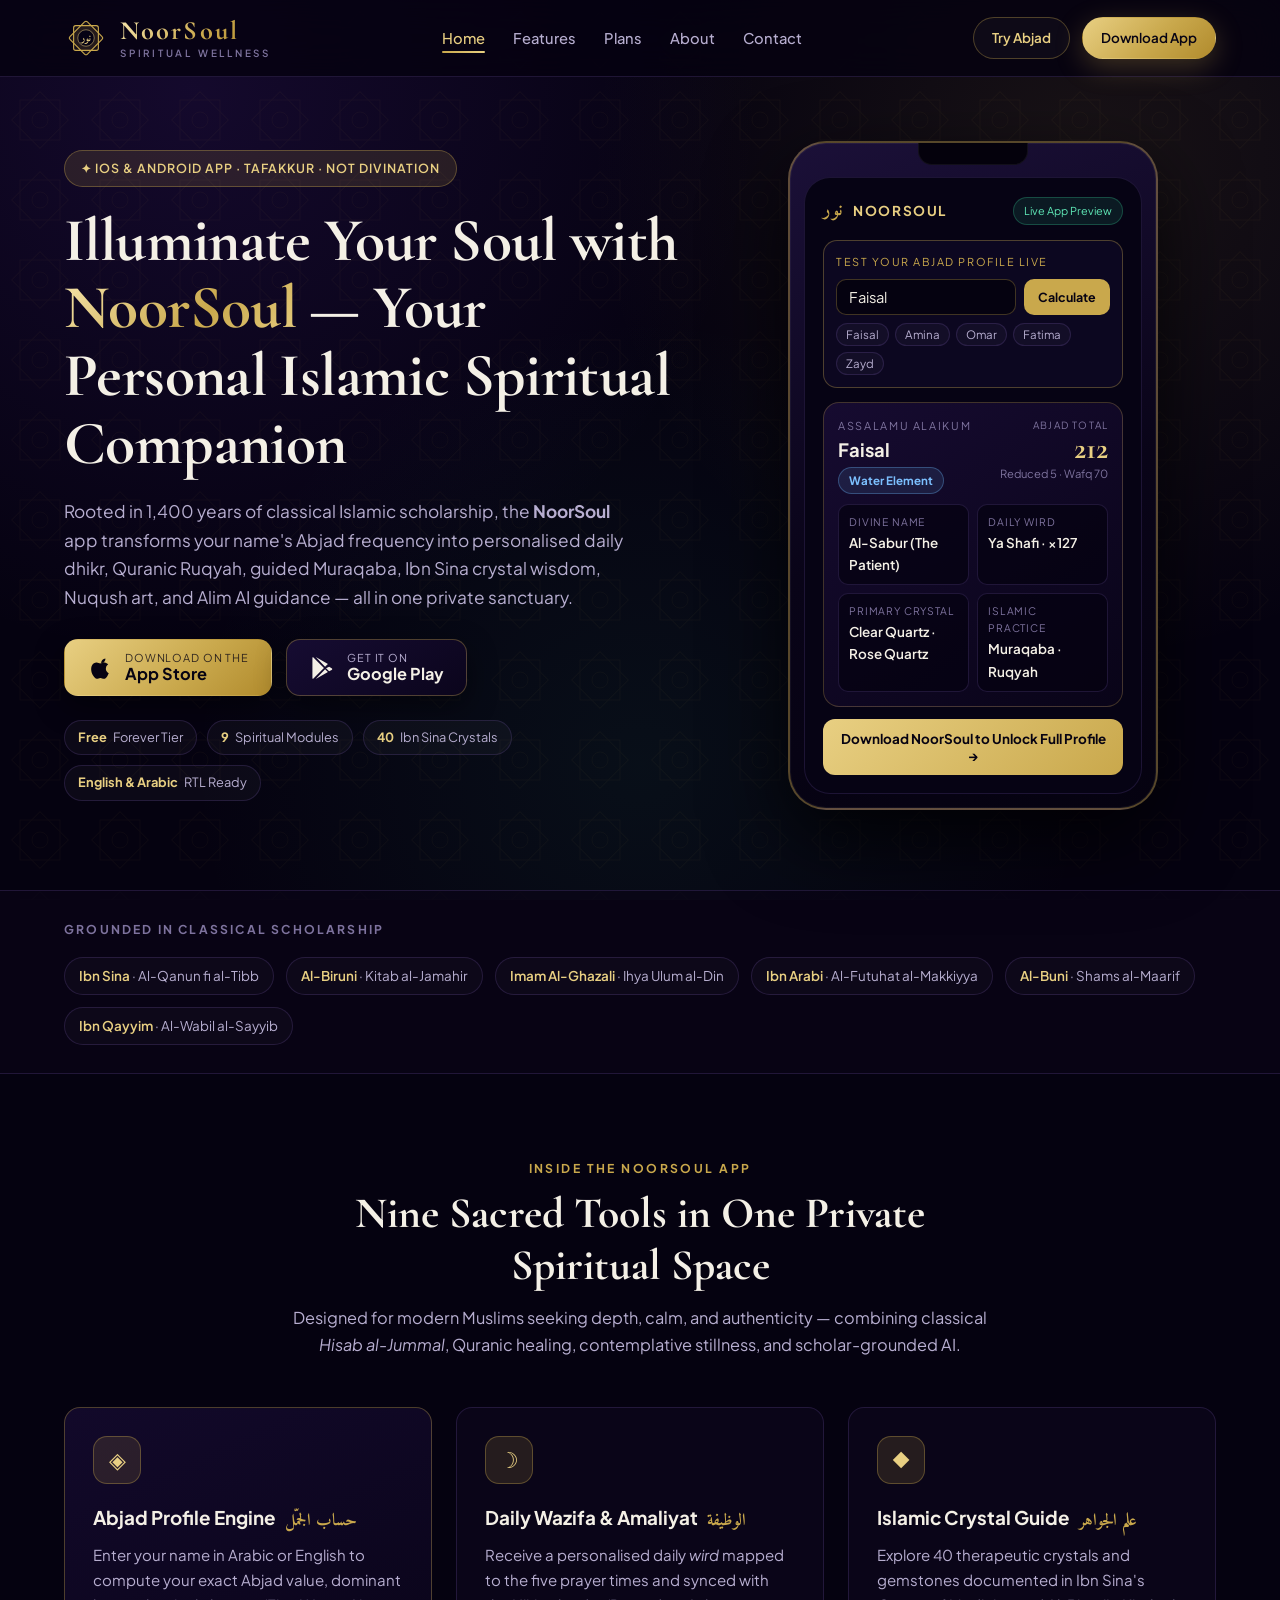
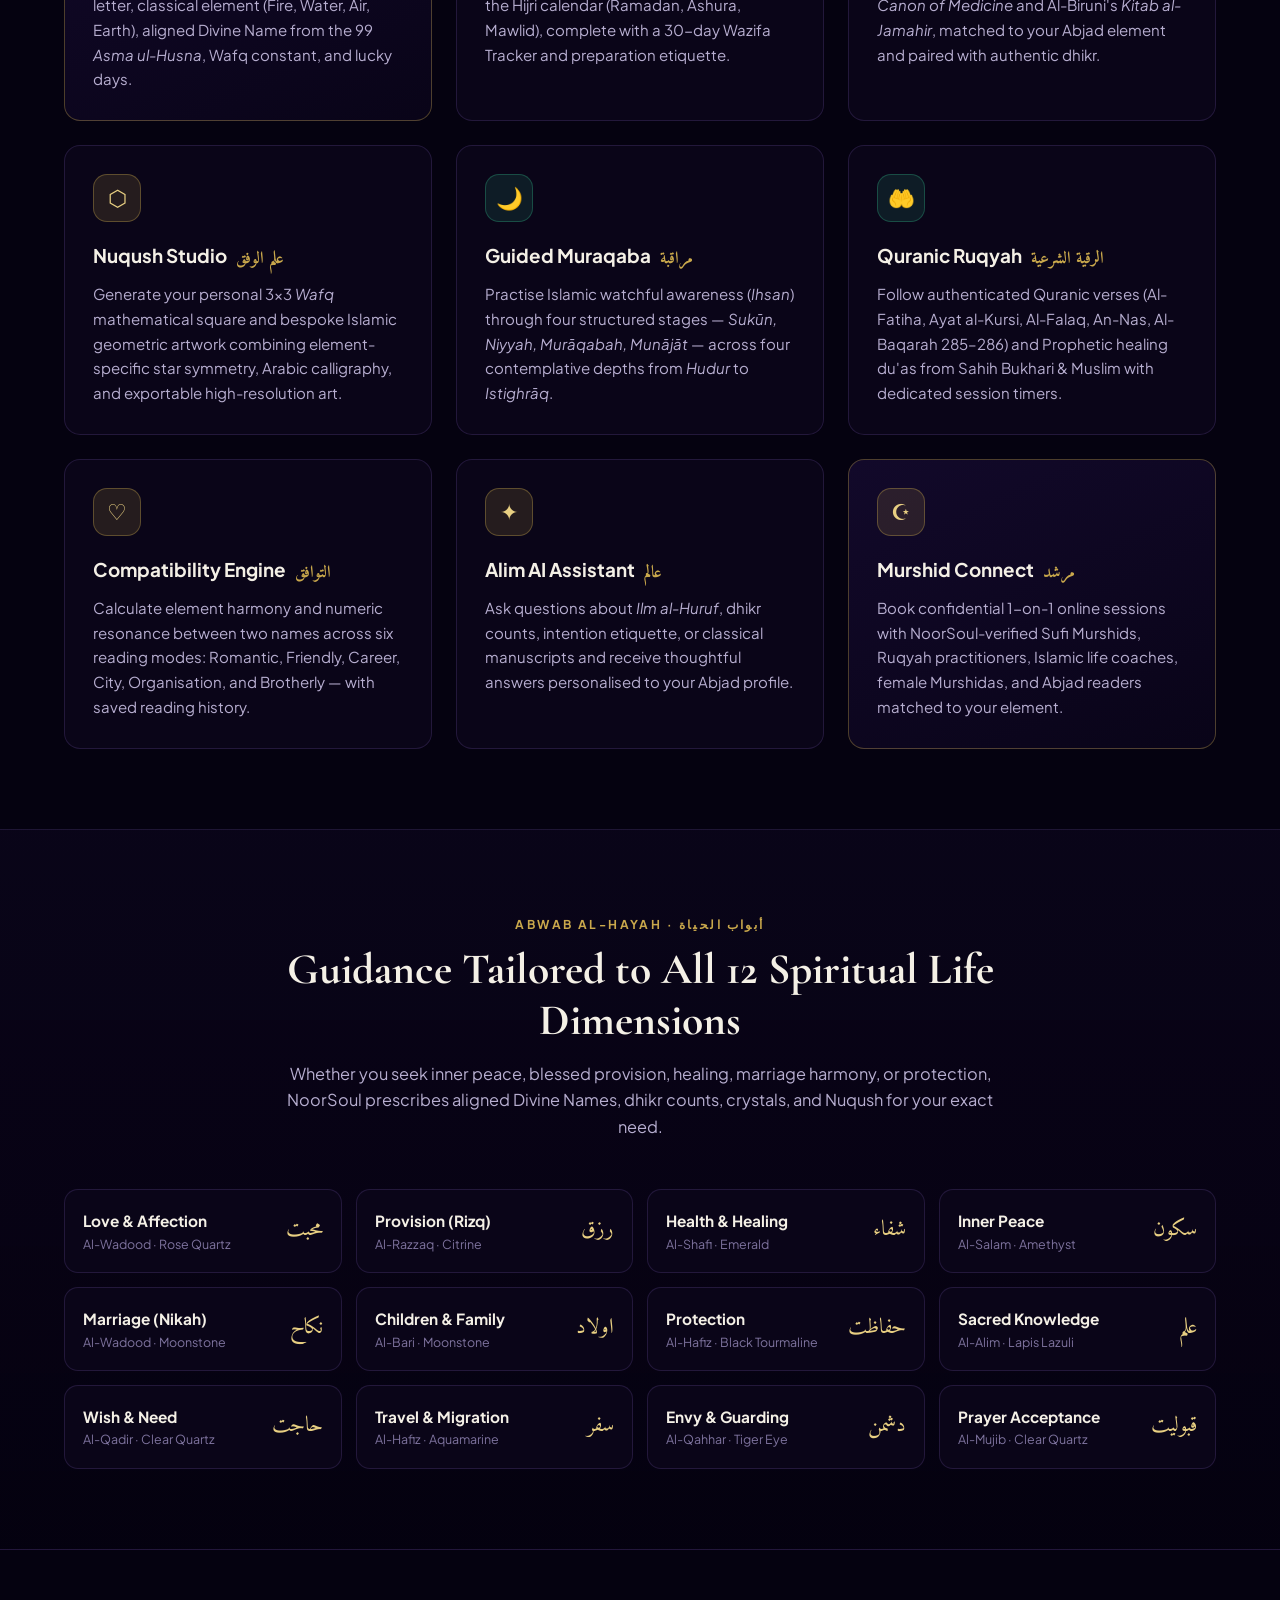
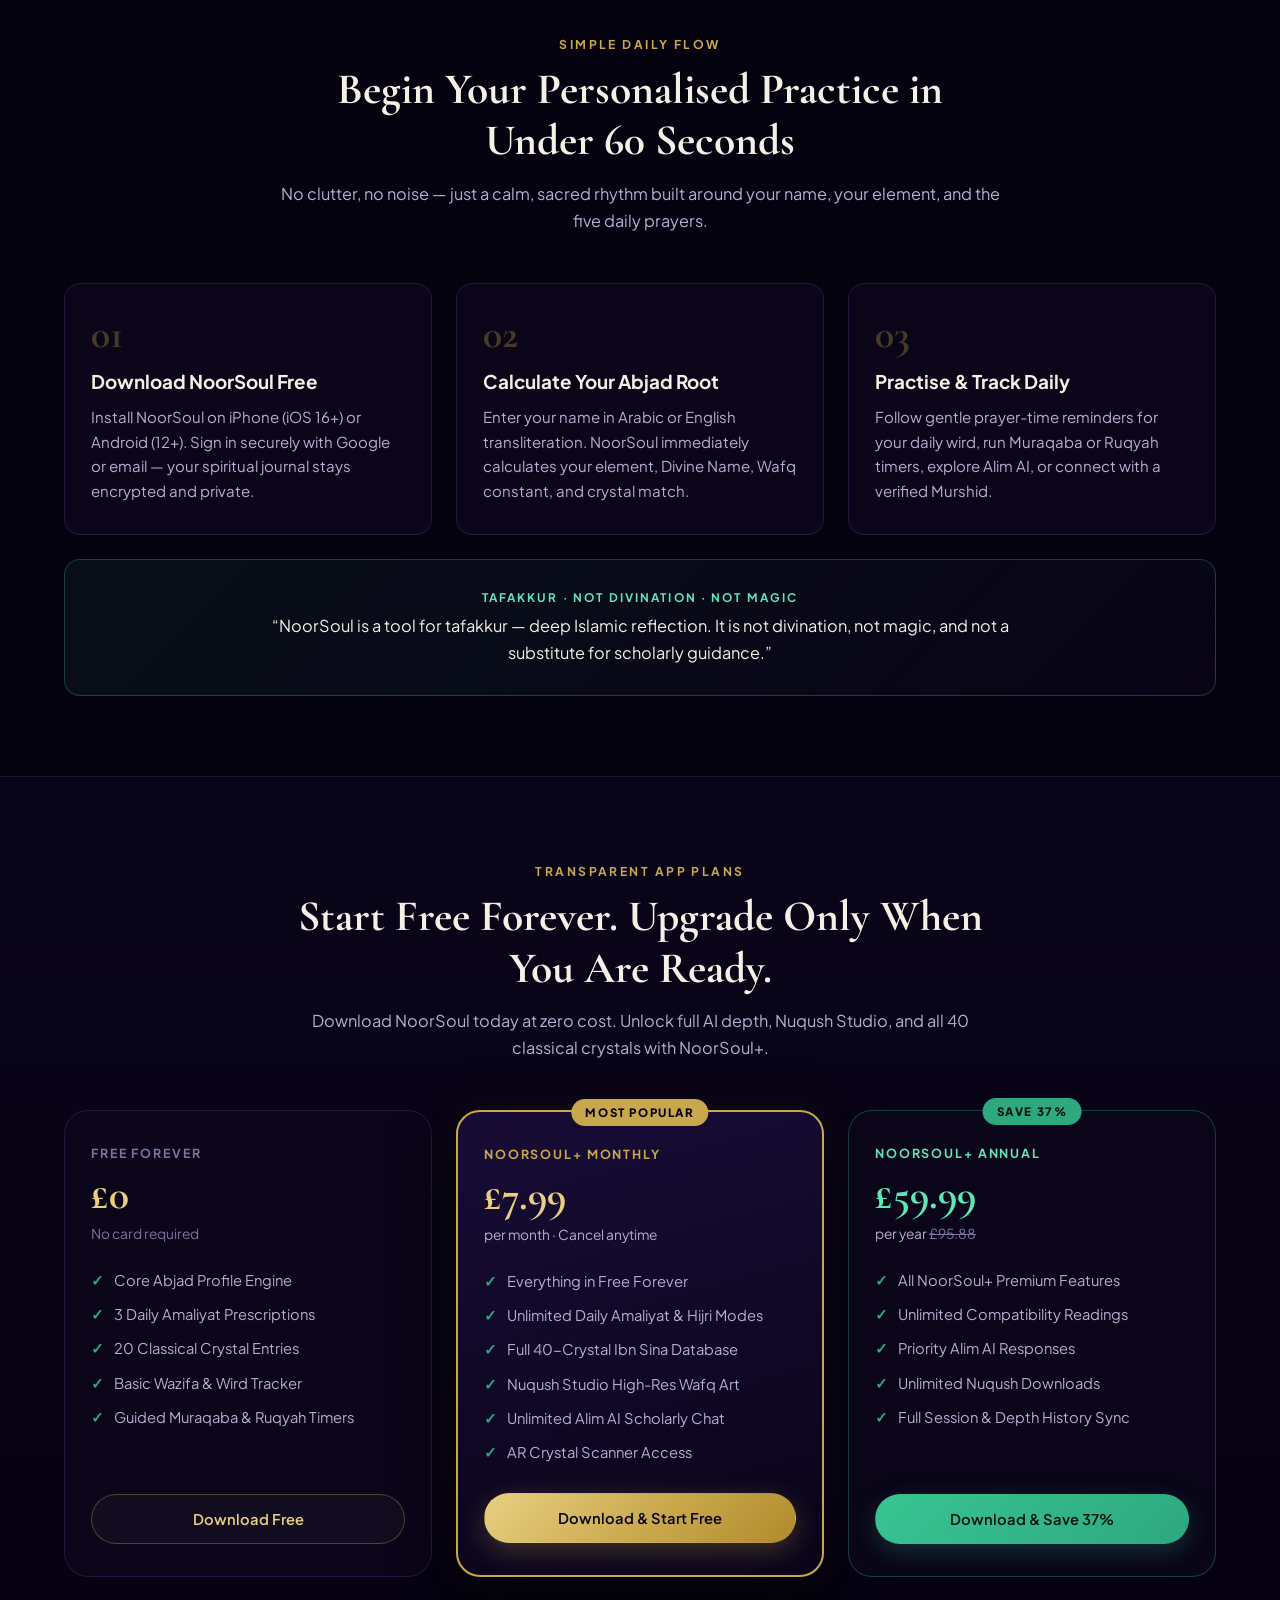
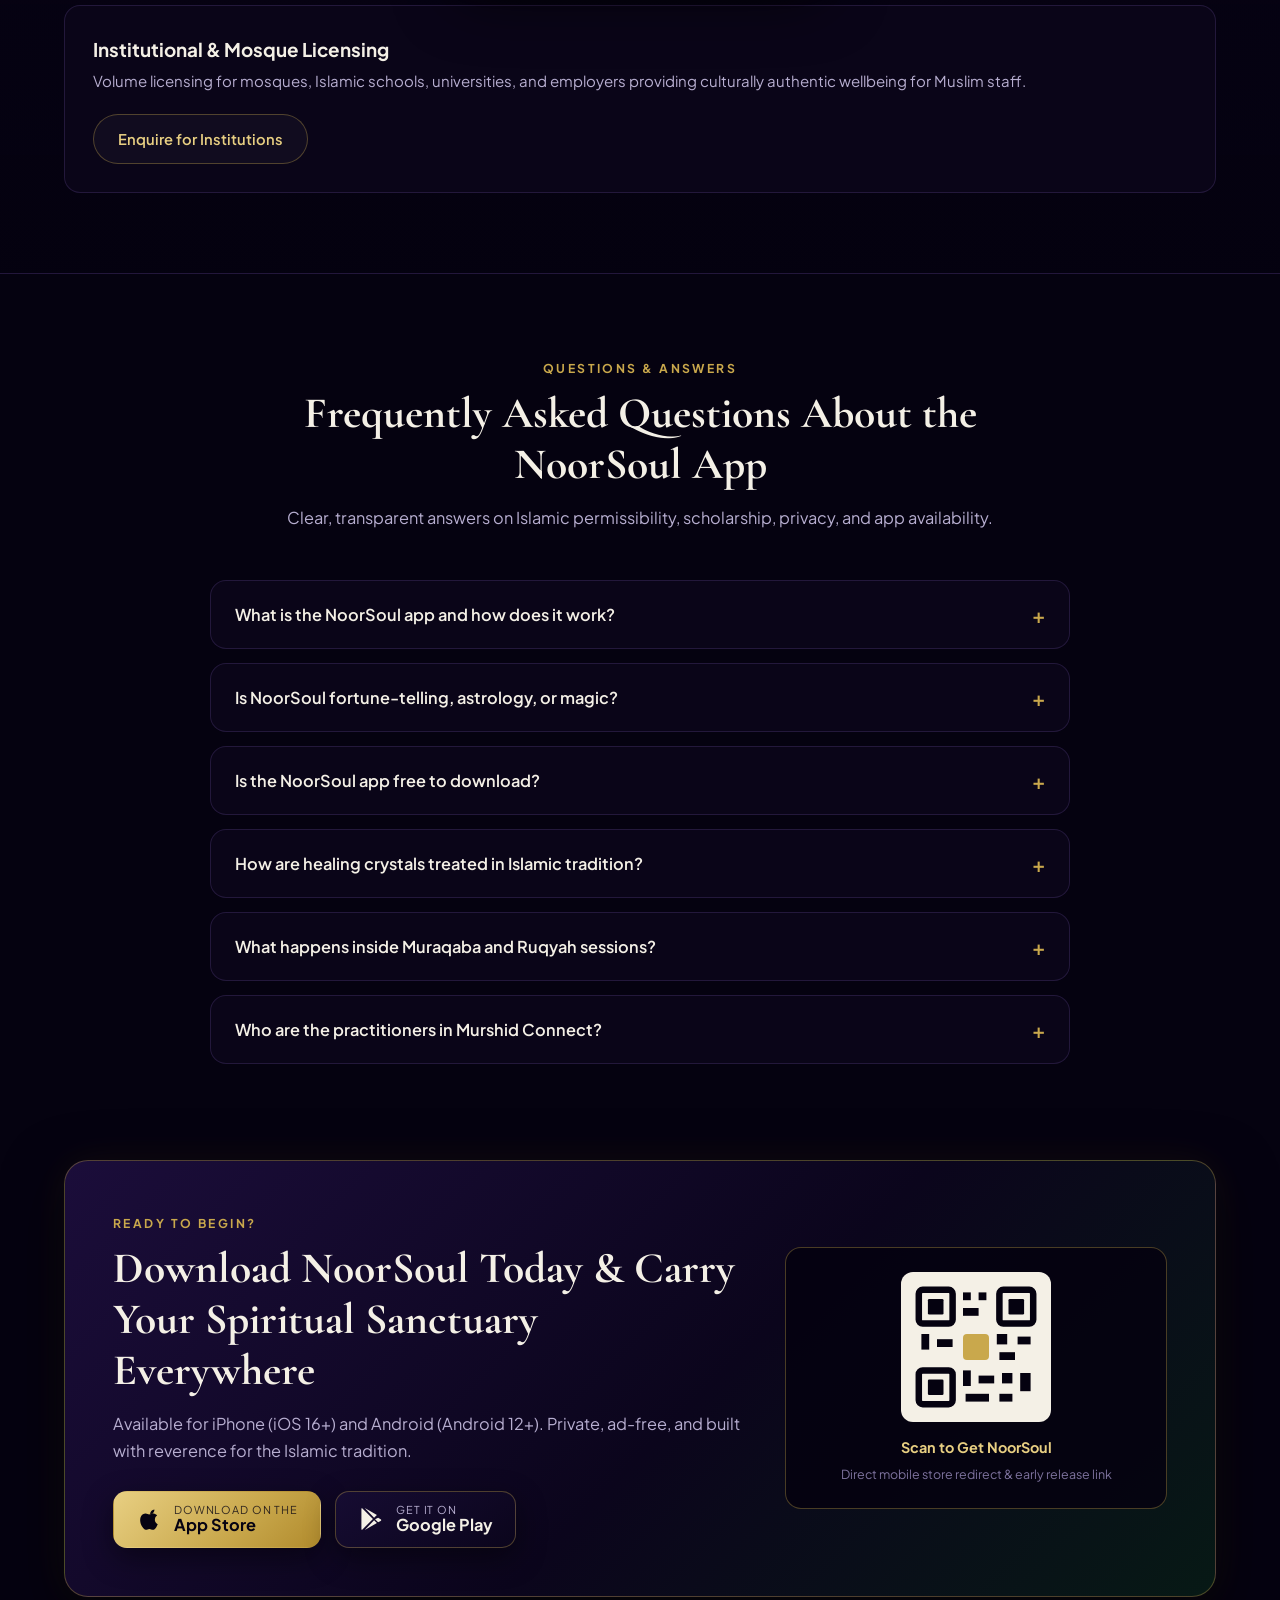
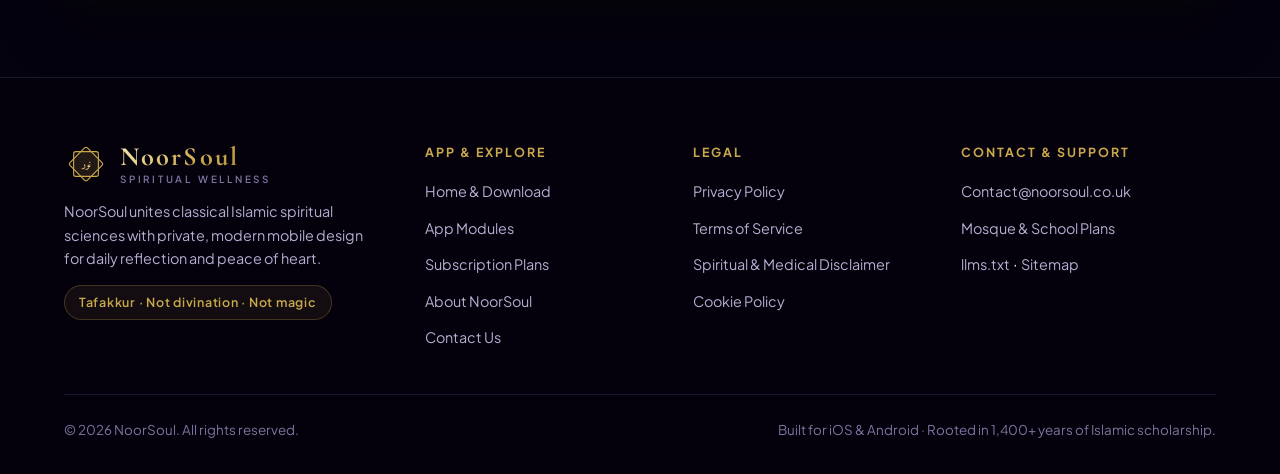
==== commit 762e65c6: "jk" ====
--- a/index.html
+++ b/index.html
@@ -3,10 +3,10 @@
 <head>
   <meta charset="UTF-8">
   <meta name="viewport" content="width=device-width, initial-scale=1.0">
-  <title>Noor App — Islamic Spiritual Wellness, Abjad &amp; Daily Dhikr</title>
-  <meta name="description" content="Download the Noor (NoorSoul) app on iOS &amp; Android. Discover your Abjad profile, daily Wazifa, 40 Islamic crystals, Muraqaba, Ruqyah, Nuqush &amp; Alim AI.">
-  <meta name="keywords" content="Noor app, NoorSoul, Islamic spiritual wellness app, Abjad calculator, Hisab al-Jummal, daily wazifa app, Islamic crystal guide, Muraqaba meditation, Ruqyah app, Alim AI, Murshid Connect, Nuqush Studio">
-  <meta name="author" content="Noor — NoorSoul Platform">
+  <title>NoorSoul App — Islamic Spiritual Wellness, Abjad &amp; Daily Dhikr</title>
+  <meta name="description" content="Download the NoorSoul app on iOS &amp; Android. Discover your Abjad profile, daily Wazifa, 40 Islamic crystals, Muraqaba, Ruqyah, Nuqush &amp; Alim AI.">
+  <meta name="keywords" content="NoorSoul app, NoorSoul, Islamic spiritual wellness app, Abjad calculator, Hisab al-Jummal, daily wazifa app, Islamic crystal guide, Muraqaba meditation, Ruqyah app, Alim AI, Murshid Connect, Nuqush Studio">
+  <meta name="author" content="NoorSoul Platform">
   <meta name="robots" content="index, follow, max-image-preview:large, max-snippet:-1, max-video-preview:-1">
   <meta name="theme-color" content="#050210">
   <link rel="canonical" href="https://noor-app.com/">
@@ -15,17 +15,17 @@
 
   <!-- Open Graph / Social Sharing -->
   <meta property="og:type" content="website">
-  <meta property="og:site_name" content="Noor — NoorSoul">
-  <meta property="og:title" content="Noor App — Personalised Islamic Spiritual Wellness on iOS &amp; Android">
-  <meta property="og:description" content="Rooted in 1,400 years of classical Islamic scholarship. Download Noor for your personal Abjad profile, daily dhikr, Ibn Sina crystal guide, Muraqaba, Ruqyah, and Alim AI.">
+  <meta property="og:site_name" content="NoorSoul">
+  <meta property="og:title" content="NoorSoul App — Personalised Islamic Spiritual Wellness on iOS &amp; Android">
+  <meta property="og:description" content="Rooted in 1,400 years of classical Islamic scholarship. Download NoorSoul for your personal Abjad profile, daily dhikr, Ibn Sina crystal guide, Muraqaba, Ruqyah, and Alim AI.">
   <meta property="og:url" content="https://noor-app.com/">
   <meta property="og:locale" content="en_GB">
   <meta property="og:image" content="https://noor-app.com/favicon.svg">
 
   <!-- Twitter Card -->
   <meta name="twitter:card" content="summary_large_image">
-  <meta name="twitter:title" content="Noor App — Islamic Spiritual Wellness &amp; Abjad Guide">
-  <meta name="twitter:description" content="Download Noor on iOS &amp; Android. Personalised Abjad profile, daily Wazifa, 40 Islamic crystals, Muraqaba, Ruqyah &amp; Alim AI.">
+  <meta name="twitter:title" content="NoorSoul App — Islamic Spiritual Wellness &amp; Abjad Guide">
+  <meta name="twitter:description" content="Download NoorSoul on iOS &amp; Android. Personalised Abjad profile, daily Wazifa, 40 Islamic crystals, Muraqaba, Ruqyah &amp; Alim AI.">
 
   <!-- Typography -->
   <link rel="preconnect" href="https://fonts.googleapis.com">
@@ -41,7 +41,7 @@
       {
         "@type": "Organization",
         "@id": "https://noor-app.com/#organization",
-        "name": "Noor (NoorSoul)",
+        "name": "NoorSoul",
         "url": "https://noor-app.com/",
         "logo": "https://noor-app.com/favicon.svg",
         "founder": {
@@ -50,8 +50,7 @@
         },
         "contactPoint": {
           "@type": "ContactPoint",
-          "email": "wasifiah@gmail.com",
-          "telephone": "+966-59-417-2305",
+          "email": "Contact@noorsoul.co.uk",
           "contactType": "customer support"
         }
       },
@@ -59,20 +58,20 @@
         "@type": "WebSite",
         "@id": "https://noor-app.com/#website",
         "url": "https://noor-app.com/",
-        "name": "Noor — AI Islamic Spiritual Wellness Platform",
+        "name": "NoorSoul — AI Islamic Spiritual Wellness Platform",
         "publisher": { "@id": "https://noor-app.com/#organization" }
       },
       {
         "@type": "MobileApplication",
         "@id": "https://noor-app.com/#app",
-        "name": "Noor (NoorSoul)",
+        "name": "NoorSoul",
         "operatingSystem": "iOS 16+, Android 12+",
         "applicationCategory": "LifestyleApplication",
         "description": "An AI Islamic spiritual wellness mobile app uniting classical Hisab al-Jummal (Abjad), personalised daily Wazifa & Wird, 40 therapeutic crystals from Ibn Sina and Al-Biruni, Nuqush Wafq art, Muraqaba contemplation, Ruqyah healing, Alim AI, and Murshid Connect.",
         "offers": [
           {
             "@type": "Offer",
-            "name": "Noor Free",
+            "name": "NoorSoul Free",
             "price": "0",
             "priceCurrency": "GBP"
           },
@@ -107,39 +106,39 @@
         "mainEntity": [
           {
             "@type": "Question",
-            "name": "What is the Noor app and how does it work?",
+            "name": "What is the NoorSoul app and how does it work?",
             "acceptedAnswer": {
               "@type": "Answer",
-              "text": "Noor (NoorSoul) is an Islamic spiritual wellness app for iOS and Android. You enter your Arabic or English name to calculate your classical Abjad profile (Hisab al-Jummal), which reveals your element, aligned Divine Name from the 99 Asma ul-Husna, daily dhikr (wird), therapeutic crystal matches, Muraqaba contemplation sessions, Ruqyah guidance, and Alim AI Q&A."
+              "text": "NoorSoul is an Islamic spiritual wellness app for iOS and Android. You enter your Arabic or English name to calculate your classical Abjad profile (Hisab al-Jummal), which reveals your element, aligned Divine Name from the 99 Asma ul-Husna, daily dhikr (wird), therapeutic crystal matches, Muraqaba contemplation sessions, Ruqyah guidance, and Alim AI Q&A."
             }
           },
           {
             "@type": "Question",
-            "name": "Is Noor fortune-telling or magic?",
+            "name": "Is NoorSoul fortune-telling or magic?",
             "acceptedAnswer": {
               "@type": "Answer",
-              "text": "No. Noor is built strictly for Tafakkur (contemplation), self-reflection, and Quranic remembrance — not divination, fortune-telling, or magic. Every module is grounded in classical Islamic scholarship including Imam Al-Ghazali, Ibn Qayyim al-Jawziyyah, Ibn Sina, Al-Biruni, Ibn Arabi, and Al-Buni."
+              "text": "No. NoorSoul is built strictly for Tafakkur (contemplation), self-reflection, and Quranic remembrance — not divination, fortune-telling, or magic. Every module is grounded in classical Islamic scholarship including Imam Al-Ghazali, Ibn Qayyim al-Jawziyyah, Ibn Sina, Al-Biruni, Ibn Arabi, and Al-Buni."
             }
           },
           {
             "@type": "Question",
-            "name": "Is the Noor app free to download?",
+            "name": "Is the NoorSoul app free to download?",
             "acceptedAnswer": {
               "@type": "Answer",
-              "text": "Yes. Noor is free to download on iOS and Android with a Free Forever tier that includes your core Abjad profile, 3 daily Amaliyat, 20 crystal entries, and the basic Wazifa tracker. NoorSoul+ unlocks unlimited Amaliyat, all 40 crystals, Nuqush Studio, unlimited Alim AI, and upcoming AR crystal scanning."
+              "text": "Yes. NoorSoul is free to download on iOS and Android with a Free Forever tier that includes your core Abjad profile, 3 daily Amaliyat, 20 crystal entries, and the basic Wazifa tracker. NoorSoul+ unlocks unlimited Amaliyat, all 40 crystals, Nuqush Studio, unlimited Alim AI, and upcoming AR crystal scanning."
             }
           },
           {
             "@type": "Question",
-            "name": "How are crystals presented in the Noor app?",
+            "name": "How are crystals presented in the NoorSoul app?",
             "acceptedAnswer": {
               "@type": "Answer",
-              "text": "Crystals in Noor follow the classical Islamic Ilm al-Jawahir tradition documented by Ibn Sina (Al-Qanun fi al-Tibb) and Al-Biruni (Kitab al-Jamahir). They are presented as natural creations of Allah that support focus, wellness, and intention alongside dhikr — never as independent powers."
+              "text": "Crystals in NoorSoul follow the classical Islamic Ilm al-Jawahir tradition documented by Ibn Sina (Al-Qanun fi al-Tibb) and Al-Biruni (Kitab al-Jamahir). They are presented as natural creations of Allah that support focus, wellness, and intention alongside dhikr — never as independent powers."
             }
           },
           {
             "@type": "Question",
-            "name": "What is Muraqaba and Ruqyah inside Noor?",
+            "name": "What is Muraqaba and Ruqyah inside NoorSoul?",
             "acceptedAnswer": {
               "@type": "Answer",
               "text": "Muraqaba offers structured Islamic contemplative sessions across four stages (Sukun, Niyyah, Muraqaba, Munajat) and four depth levels. Ruqyah provides authenticated Quranic verses (Al-Fatiha, Ayat al-Kursi, Al-Falaq, An-Nas, Al-Baqarah 285-286) and Prophetic healing du'as with guided session timers."
@@ -164,7 +163,7 @@
   <a class="skip-link" href="#main-content">Skip to main content</a>
   <header class="site-header">
     <div class="container nav-inner">
-      <a href="index.html" class="brand-logo" aria-label="Noor Home">
+      <a href="index.html" class="brand-logo" aria-label="NoorSoul Home">
         <span class="brand-mark" aria-hidden="true">
           <svg viewBox="0 0 64 64" width="44" height="44">
             <rect x="14" y="14" width="36" height="36" rx="3" fill="rgba(201,168,76,0.08)" stroke="#c9a84c" stroke-width="1.6"/>
@@ -174,7 +173,7 @@
           </svg>
         </span>
         <span class="brand-text-wrap">
-          <span class="brand-wordmark">Noor</span>
+          <span class="brand-wordmark">NoorSoul</span>
           <span class="brand-sub">Spiritual Wellness</span>
         </span>
       </a>
@@ -207,12 +206,12 @@
         <li><a href="index.html" class="active">Home</a></li>
         <li><a href="index.html#features">App Features</a></li>
         <li><a href="index.html#pricing">Subscription Plans</a></li>
-        <li><a href="about.html">About Noor</a></li>
+        <li><a href="about.html">About NoorSoul</a></li>
         <li><a href="contact.html">Contact &amp; Support</a></li>
         <li><a href="privacy-policy.html">Privacy Policy</a></li>
         <li><a href="terms-of-service.html">Terms of Service</a></li>
       </ul>
-      <a href="index.html#download" class="btn btn-primary" style="width:100%;" data-download-trigger="iOS &amp; Android">Download Noor App</a>
+      <a href="index.html#download" class="btn btn-primary" style="width:100%;" data-download-trigger="iOS &amp; Android">Download NoorSoul App</a>
     </div>
   </header>
 
@@ -223,10 +222,10 @@
         <div>
           <div class="eyebrow">✦ iOS &amp; Android App · Tafakkur · Not Divination</div>
           <h1 class="hero-title">
-            Illuminate Your Soul with <span class="accent">Noor</span> — Your Personal Islamic Spiritual Companion
+            Illuminate Your Soul with <span class="accent">NoorSoul</span> — Your Personal Islamic Spiritual Companion
           </h1>
           <p class="hero-subtitle">
-            Rooted in 1,400 years of classical Islamic scholarship, the <strong>Noor (NoorSoul)</strong> app transforms your name's Abjad frequency into personalised daily dhikr, Quranic Ruqyah, guided Muraqaba, Ibn Sina crystal wisdom, Nuqush art, and Alim AI guidance — all in one private sanctuary.
+            Rooted in 1,400 years of classical Islamic scholarship, the <strong>NoorSoul</strong> app transforms your name's Abjad frequency into personalised daily dhikr, Quranic Ruqyah, guided Muraqaba, Ibn Sina crystal wisdom, Nuqush art, and Alim AI guidance — all in one private sanctuary.
           </p>
 
           <div class="store-buttons" id="download">
@@ -260,7 +259,7 @@
         </div>
 
         <!-- Interactive App Phone Mockup -->
-        <div class="phone-stage" aria-label="Interactive Noor App Preview">
+        <div class="phone-stage" aria-label="Interactive NoorSoul App Preview">
           <div class="phone-glow" aria-hidden="true"></div>
           <div class="phone-frame">
             <div class="phone-notch" aria-hidden="true"></div>
@@ -323,7 +322,7 @@
               </div>
 
               <button type="button" class="phone-cta" data-download-trigger="iOS &amp; Android">
-                Download Noor to Unlock Full Profile →
+                Download NoorSoul to Unlock Full Profile →
               </button>
             </div>
           </div>
@@ -350,7 +349,7 @@
     <section class="section" id="features">
       <div class="container">
         <div class="section-header">
-          <span class="section-kicker">Inside The Noor App</span>
+          <span class="section-kicker">Inside The NoorSoul App</span>
           <h2 class="section-title">Nine Sacred Tools in One Private Spiritual Space</h2>
           <p class="section-desc">
             Designed for modern Muslims seeking depth, calm, and authenticity — combining classical <em>Hisab al-Jummal</em>, Quranic healing, contemplative stillness, and scholar-grounded AI.
@@ -440,7 +439,7 @@
           <span class="section-kicker">Abwab al-Hayah · أبواب الحياة</span>
           <h2 class="section-title">Guidance Tailored to All 12 Spiritual Life Dimensions</h2>
           <p class="section-desc">
-            Whether you seek inner peace, blessed provision, healing, marriage harmony, or protection, Noor prescribes aligned Divine Names, dhikr counts, crystals, and Nuqush for your exact need.
+            Whether you seek inner peace, blessed provision, healing, marriage harmony, or protection, NoorSoul prescribes aligned Divine Names, dhikr counts, crystals, and Nuqush for your exact need.
           </p>
         </div>
 
@@ -511,19 +510,26 @@
         <div class="grid-3">
           <div class="step-card">
             <div class="step-num">01</div>
-            <h3 class="card-title">Download Noor Free</h3>
-            <p class="card-body">Install Noor on iPhone (iOS 16+) or Android (12+). Sign in securely with Google or email — your spiritual journal stays encrypted and private.</p>
+            <h3 class="card-title">Download NoorSoul Free</h3>
+            <p class="card-body">Install NoorSoul on iPhone (iOS 16+) or Android (12+). Sign in securely with Google or email — your spiritual journal stays encrypted and private.</p>
           </div>
           <div class="step-card">
             <div class="step-num">02</div>
             <h3 class="card-title">Calculate Your Abjad Root</h3>
-            <p class="card-body">Enter your name in Arabic or English transliteration. Noor immediately calculates your element, Divine Name, Wafq constant, and crystal match.</p>
+            <p class="card-body">Enter your name in Arabic or English transliteration. NoorSoul immediately calculates your element, Divine Name, Wafq constant, and crystal match.</p>
           </div>
           <div class="step-card">
             <div class="step-num">03</div>
             <h3 class="card-title">Practise &amp; Track Daily</h3>
             <p class="card-body">Follow gentle prayer-time reminders for your daily wird, run Muraqaba or Ruqyah timers, explore Alim AI, or connect with a verified Murshid.</p>
           </div>
+        </div>
+
+        <div class="card" style="margin-top:24px;border-color:var(--border-emerald);background:linear-gradient(135deg,rgba(46,168,126,0.08),rgba(10,5,24,0.92));text-align:center;">
+          <div style="font-size:0.74rem;letter-spacing:0.18em;text-transform:uppercase;color:#5ee6b5;font-weight:700;margin-bottom:6px;">Tafakkur · Not divination · Not magic</div>
+          <p style="font-size:1.02rem;color:var(--text-primary);max-width:760px;margin:0 auto;">
+            “NoorSoul is a tool for tafakkur — deep Islamic reflection. It is not divination, not magic, and not a substitute for scholarly guidance.”
+          </p>
         </div>
       </div>
     </section>
@@ -535,7 +541,7 @@
           <span class="section-kicker">Transparent App Plans</span>
           <h2 class="section-title">Start Free Forever. Upgrade Only When You Are Ready.</h2>
           <p class="section-desc">
-            Download Noor today at zero cost. Unlock full AI depth, Nuqush Studio, and all 40 classical crystals with NoorSoul+.
+            Download NoorSoul today at zero cost. Unlock full AI depth, Nuqush Studio, and all 40 classical crystals with NoorSoul+.
           </p>
         </div>
 
@@ -601,43 +607,43 @@
       <div class="container">
         <div class="section-header">
           <span class="section-kicker">Questions &amp; Answers</span>
-          <h2 class="section-title">Frequently Asked Questions About the Noor App</h2>
+          <h2 class="section-title">Frequently Asked Questions About the NoorSoul App</h2>
           <p class="section-desc">Clear, transparent answers on Islamic permissibility, scholarship, privacy, and app availability.</p>
         </div>
 
         <div class="faq-list">
           <div class="faq-item">
             <button type="button" class="faq-q" aria-expanded="false">
-              <span>What is the Noor app and how does it work?</span>
+              <span>What is the NoorSoul app and how does it work?</span>
               <span class="faq-icon" aria-hidden="true">+</span>
             </button>
             <div class="faq-a">
               <div class="faq-a-inner">
-                Noor (NoorSoul) is an Islamic spiritual wellness mobile app for iOS and Android. When you enter your Arabic or English name, Noor calculates your classical Abjad profile (<em>Hisab al-Jummal</em>) to reveal your element, aligned Divine Name, daily dhikr schedule (<em>wird</em>), Ibn Sina crystal matches, guided Muraqaba, Ruqyah sessions, and Alim AI guidance.
+                NoorSoul is an Islamic spiritual wellness mobile app for iOS and Android. When you enter your Arabic or English name, NoorSoul calculates your classical Abjad profile (<em>Hisab al-Jummal</em>) to reveal your element, aligned Divine Name, daily dhikr schedule (<em>wird</em>), Ibn Sina crystal matches, guided Muraqaba, Ruqyah sessions, and Alim AI guidance.
               </div>
             </div>
           </div>
 
           <div class="faq-item">
             <button type="button" class="faq-q" aria-expanded="false">
-              <span>Is Noor fortune-telling, astrology, or magic?</span>
+              <span>Is NoorSoul fortune-telling, astrology, or magic?</span>
               <span class="faq-icon" aria-hidden="true">+</span>
             </button>
             <div class="faq-a">
               <div class="faq-a-inner">
-                No. Noor is built strictly for <strong>Tafakkur</strong> (contemplation), Quranic remembrance, and spiritual discipline — never divination, predicting the unseen, or magic. Every practice draws from orthodox Islamic scholarship including Imam Al-Ghazali, Ibn Qayyim al-Jawziyyah, Ibn Sina, Al-Biruni, Ibn Arabi, and Al-Buni.
+                No. NoorSoul is built strictly for <strong>Tafakkur</strong> (contemplation), Quranic remembrance, and spiritual discipline — never divination, predicting the unseen, or magic. Every practice draws from orthodox Islamic scholarship including Imam Al-Ghazali, Ibn Qayyim al-Jawziyyah, Ibn Sina, Al-Biruni, Ibn Arabi, and Al-Buni.
               </div>
             </div>
           </div>
 
           <div class="faq-item">
             <button type="button" class="faq-q" aria-expanded="false">
-              <span>Is the Noor app free to download?</span>
+              <span>Is the NoorSoul app free to download?</span>
               <span class="faq-icon" aria-hidden="true">+</span>
             </button>
             <div class="faq-a">
               <div class="faq-a-inner">
-                Yes. You can download Noor for free on the Apple App Store and Google Play Store. The Free Forever plan includes your core Abjad profile, 3 daily Amaliyat, 20 crystals, and the basic Wazifa tracker. Optional NoorSoul+ subscriptions (£7.99/month or £59.99/year) unlock unlimited AI, Nuqush Studio, and all 40 crystals.
+                Yes. You can download NoorSoul for free on the Apple App Store and Google Play Store. The Free Forever plan includes your core Abjad profile, 3 daily Amaliyat, 20 crystals, and the basic Wazifa tracker. Optional NoorSoul+ subscriptions (£7.99/month or £59.99/year) unlock unlimited AI, Nuqush Studio, and all 40 crystals.
               </div>
             </div>
           </div>
@@ -649,7 +655,7 @@
             </button>
             <div class="faq-a">
               <div class="faq-a-inner">
-                Noor presents stones through <em>Ilm al-Jawahir</em> — the classical Islamic mineralogical and medical science authored by polymaths Ibn Sina (<em>Al-Qanun fi al-Tibb</em>) and Al-Biruni (<em>Kitab al-Jamahir</em>). Stones are respected as creations of Allah that serve as physical aids to intention and reflection, with all true healing and benefit coming solely from Allah.
+                NoorSoul presents stones through <em>Ilm al-Jawahir</em> — the classical Islamic mineralogical and medical science authored by polymaths Ibn Sina (<em>Al-Qanun fi al-Tibb</em>) and Al-Biruni (<em>Kitab al-Jamahir</em>). Stones are respected as creations of Allah that serve as physical aids to intention and reflection, with all true healing and benefit coming solely from Allah.
               </div>
             </div>
           </div>
@@ -687,7 +693,7 @@
         <div class="cta-banner">
           <div>
             <span class="section-kicker">Ready to Begin?</span>
-            <h2 class="section-title" style="margin-bottom:14px;">Download Noor Today &amp; Carry Your Spiritual Sanctuary Everywhere</h2>
+            <h2 class="section-title" style="margin-bottom:14px;">Download NoorSoul Today &amp; Carry Your Spiritual Sanctuary Everywhere</h2>
             <p class="section-desc" style="margin-bottom:26px;">
               Available for iPhone (iOS 16+) and Android (Android 12+). Private, ad-free, and built with reverence for the Islamic tradition.
             </p>
@@ -715,7 +721,7 @@
 
           <div class="qr-box">
             <div class="qr-frame" aria-hidden="true">
-              <!-- Clean Vector QR Pattern representing Noor App Link -->
+              <!-- Clean Vector QR Pattern representing NoorSoul App Link -->
               <svg viewBox="0 0 100 100" width="130" height="130" fill="#050210">
                 <rect x="6" y="6" width="26" height="26" rx="3" fill="none" stroke="#050210" stroke-width="5"/>
                 <rect x="13" y="13" width="12" height="12" rx="1"/>
@@ -730,7 +736,7 @@
                 <rect x="84" y="70" width="8" height="14"/><rect x="42" y="86" width="18" height="6"/><rect x="68" y="86" width="10" height="6"/>
               </svg>
             </div>
-            <div style="font-size:0.9rem;font-weight:700;color:var(--gold-light);">Scan to Get Noor</div>
+            <div style="font-size:0.9rem;font-weight:700;color:var(--gold-light);">Scan to Get NoorSoul</div>
             <div style="font-size:0.78rem;color:var(--text-muted);margin-top:4px;">Direct mobile store redirect &amp; early release link</div>
           </div>
         </div>
@@ -751,12 +757,12 @@
               </svg>
             </span>
             <span class="brand-text-wrap">
-              <span class="brand-wordmark">Noor</span>
+              <span class="brand-wordmark">NoorSoul</span>
               <span class="brand-sub">Spiritual Wellness</span>
             </span>
           </a>
           <p style="font-size:0.9rem;color:var(--text-secondary);max-width:310px;margin-bottom:14px;">
-            Noor (NoorSoul) unites classical Islamic spiritual sciences with private, modern mobile design for daily reflection and peace of heart.
+            NoorSoul unites classical Islamic spiritual sciences with private, modern mobile design for daily reflection and peace of heart.
           </p>
           <span class="disclaimer-bar">Tafakkur · Not divination · Not magic</span>
         </div>
@@ -767,7 +773,7 @@
             <li><a href="index.html">Home &amp; Download</a></li>
             <li><a href="index.html#features">App Modules</a></li>
             <li><a href="index.html#pricing">Subscription Plans</a></li>
-            <li><a href="about.html">About Noor</a></li>
+            <li><a href="about.html">About NoorSoul</a></li>
             <li><a href="contact.html">Contact Us</a></li>
           </ul>
         </div>
@@ -785,8 +791,7 @@
         <div>
           <div class="footer-heading">Contact &amp; Support</div>
           <ul class="footer-links">
-            <li><a href="mailto:wasifiah@gmail.com">wasifiah@gmail.com</a></li>
-            <li><a href="tel:+966594172305">+966 59 417 2305</a></li>
+            <li><a href="mailto:Contact@noorsoul.co.uk">Contact@noorsoul.co.uk</a></li>
             <li><a href="contact.html#institutional">Mosque &amp; School Plans</a></li>
             <li><a href="llms.txt">llms.txt</a> · <a href="sitemap.xml">Sitemap</a></li>
           </ul>
@@ -794,7 +799,7 @@
       </div>
 
       <div class="footer-bottom">
-        <div>&copy; 2026 Noor (NoorSoul). All rights reserved.</div>
+        <div>&copy; 2026 NoorSoul. All rights reserved.</div>
         <div>Built for iOS &amp; Android · Rooted in 1,400+ years of Islamic scholarship.</div>
       </div>
     </div>
@@ -804,12 +809,12 @@
   <div class="modal-backdrop" id="download-modal" role="dialog" aria-modal="true" aria-labelledby="modal-title" aria-hidden="true">
     <div class="modal-card">
       <button type="button" class="modal-close" id="modal-close" aria-label="Close download modal">&times;</button>
-      <span class="section-kicker" style="margin-bottom:6px;">Get the Noor App</span>
+      <span class="section-kicker" style="margin-bottom:6px;">Get the NoorSoul App</span>
       <h2 id="modal-title" class="serif" style="font-size:1.95rem;color:var(--text-primary);margin-bottom:8px;">
         Download for <span id="modal-platform-label" style="color:var(--gold-light);">iOS &amp; Android</span>
       </h2>
       <p style="font-size:0.92rem;color:var(--text-secondary);margin-bottom:18px;">
-        Noor is rolling out on the Apple App Store (iOS 16+) and Google Play (Android 12+). Enter your email below to receive the instant store download link and unlock your personalised Abjad profile.
+        NoorSoul is rolling out on the Apple App Store (iOS 16+) and Google Play (Android 12+). Enter your email below to receive the instant store download link and unlock your personalised Abjad profile.
       </p>
 
       <form id="waitlist-form" novalidate>
--- a/assets/css/styles.css
+++ b/assets/css/styles.css
@@ -1,5 +1,5 @@
 /* ==========================================================================
-   Noor (NoorSoul) — Static Download Website Stylesheet
+   NoorSoul — Static Download Website Stylesheet
    Cosmic Indigo + Luminous Gold + Emerald Islamic Geometric Aesthetic
    ========================================================================== */
 
@@ -136,7 +136,7 @@
 }
 
 /* ==========================================================================
-   Text Logo "Noor"
+   Text Logo "NoorSoul"
    ========================================================================== */
 .brand-logo {
   display: inline-flex;
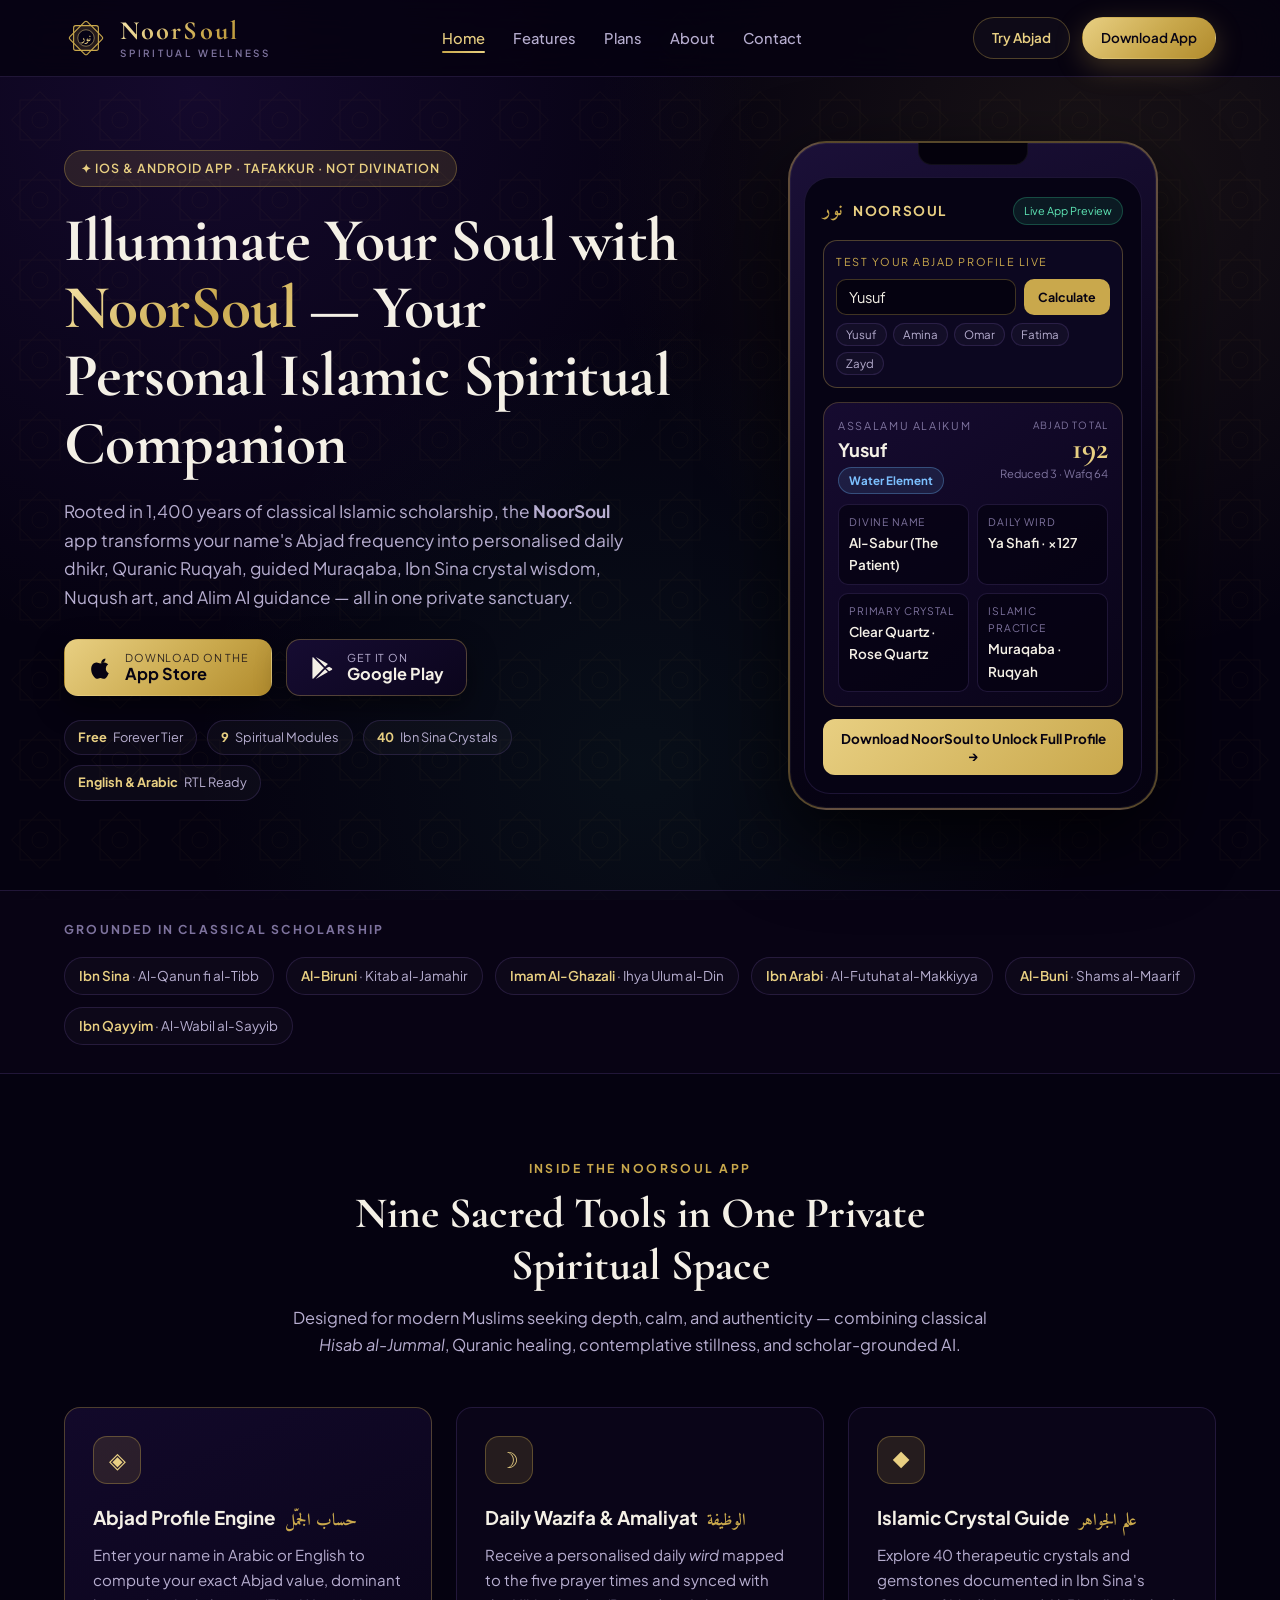
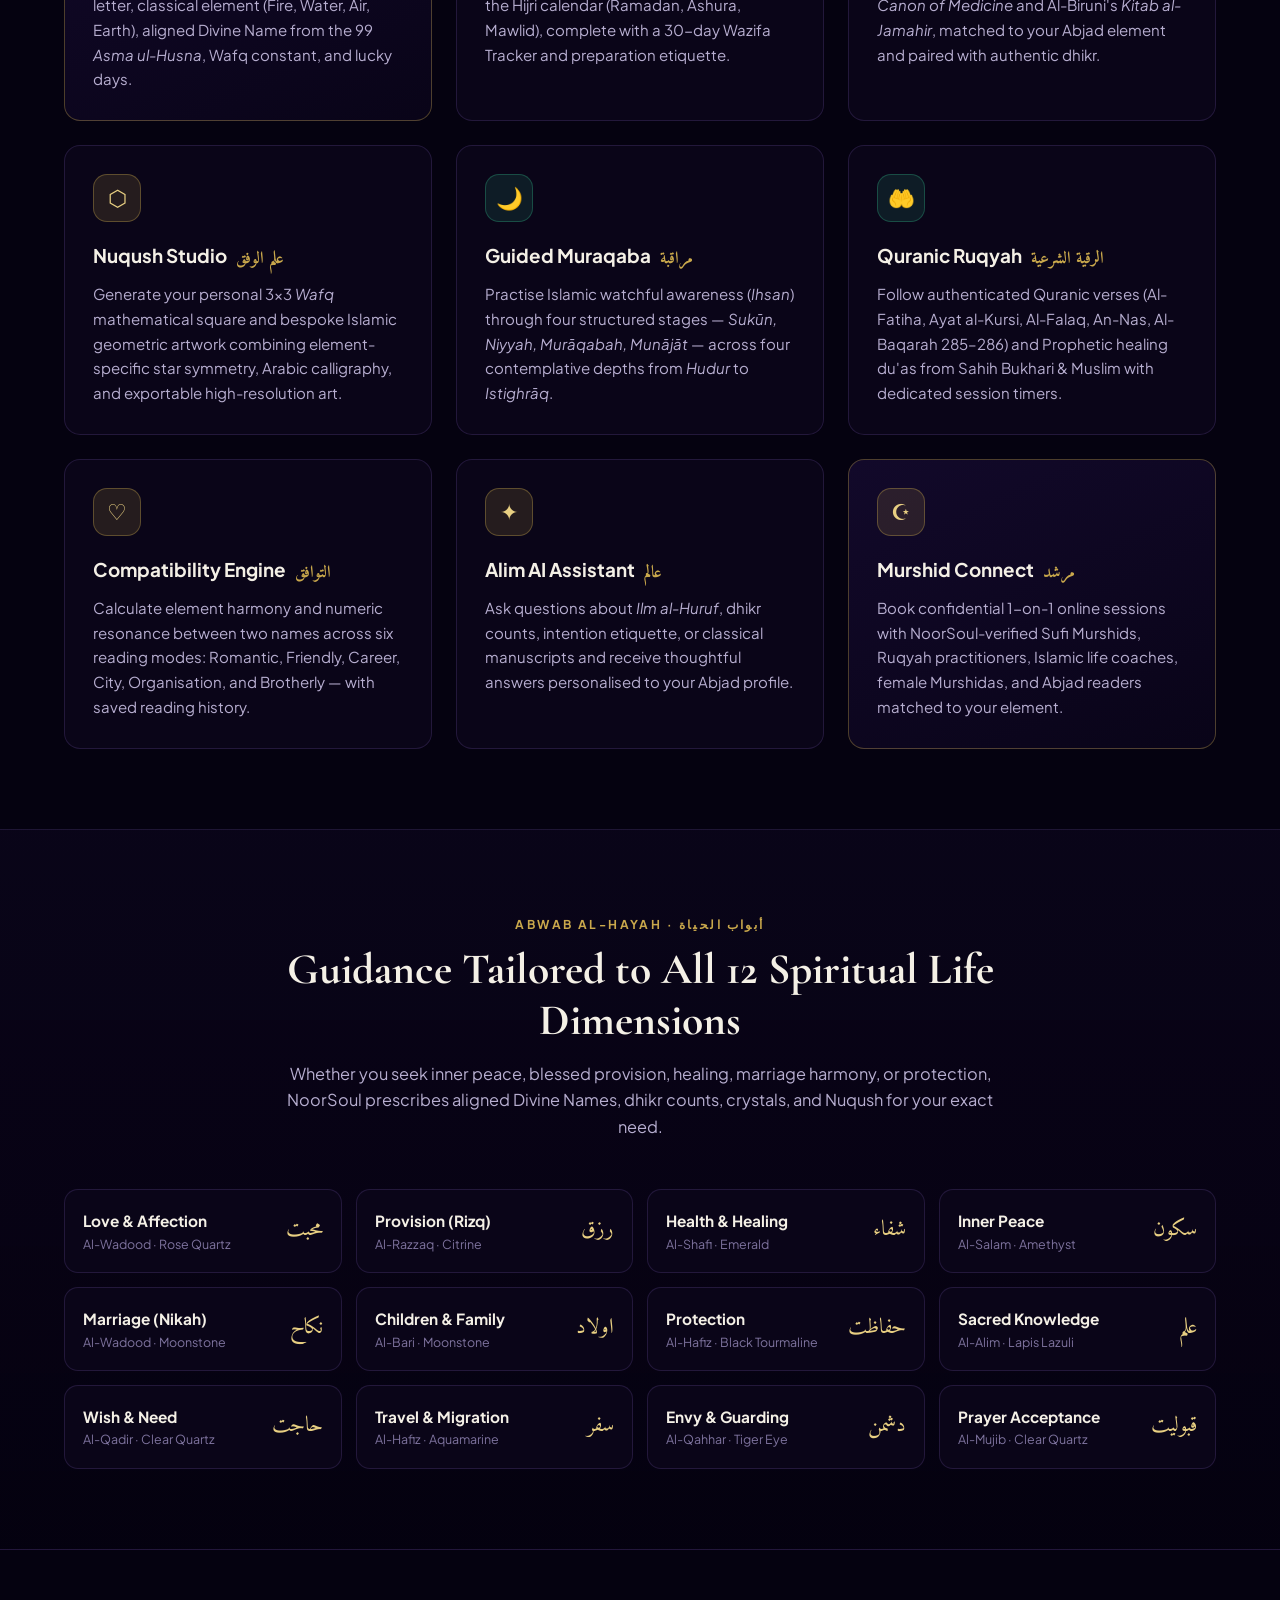
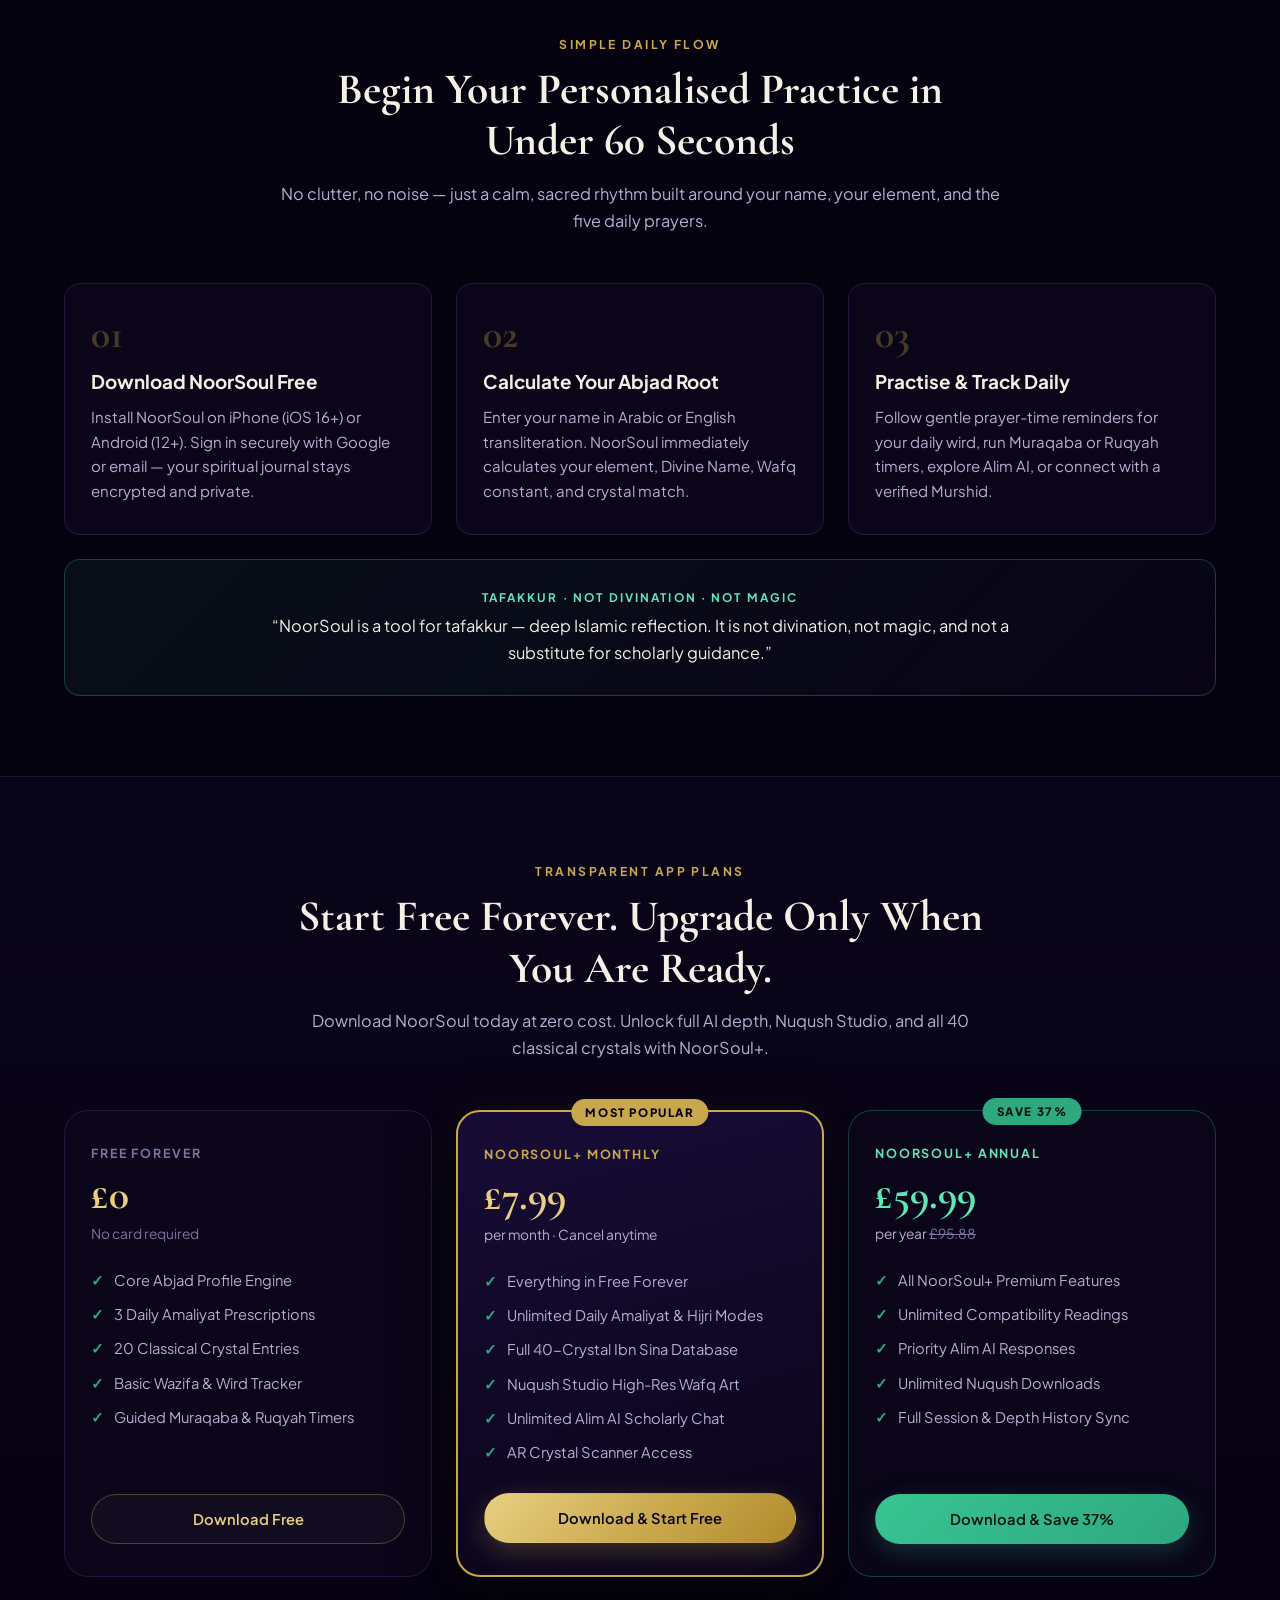
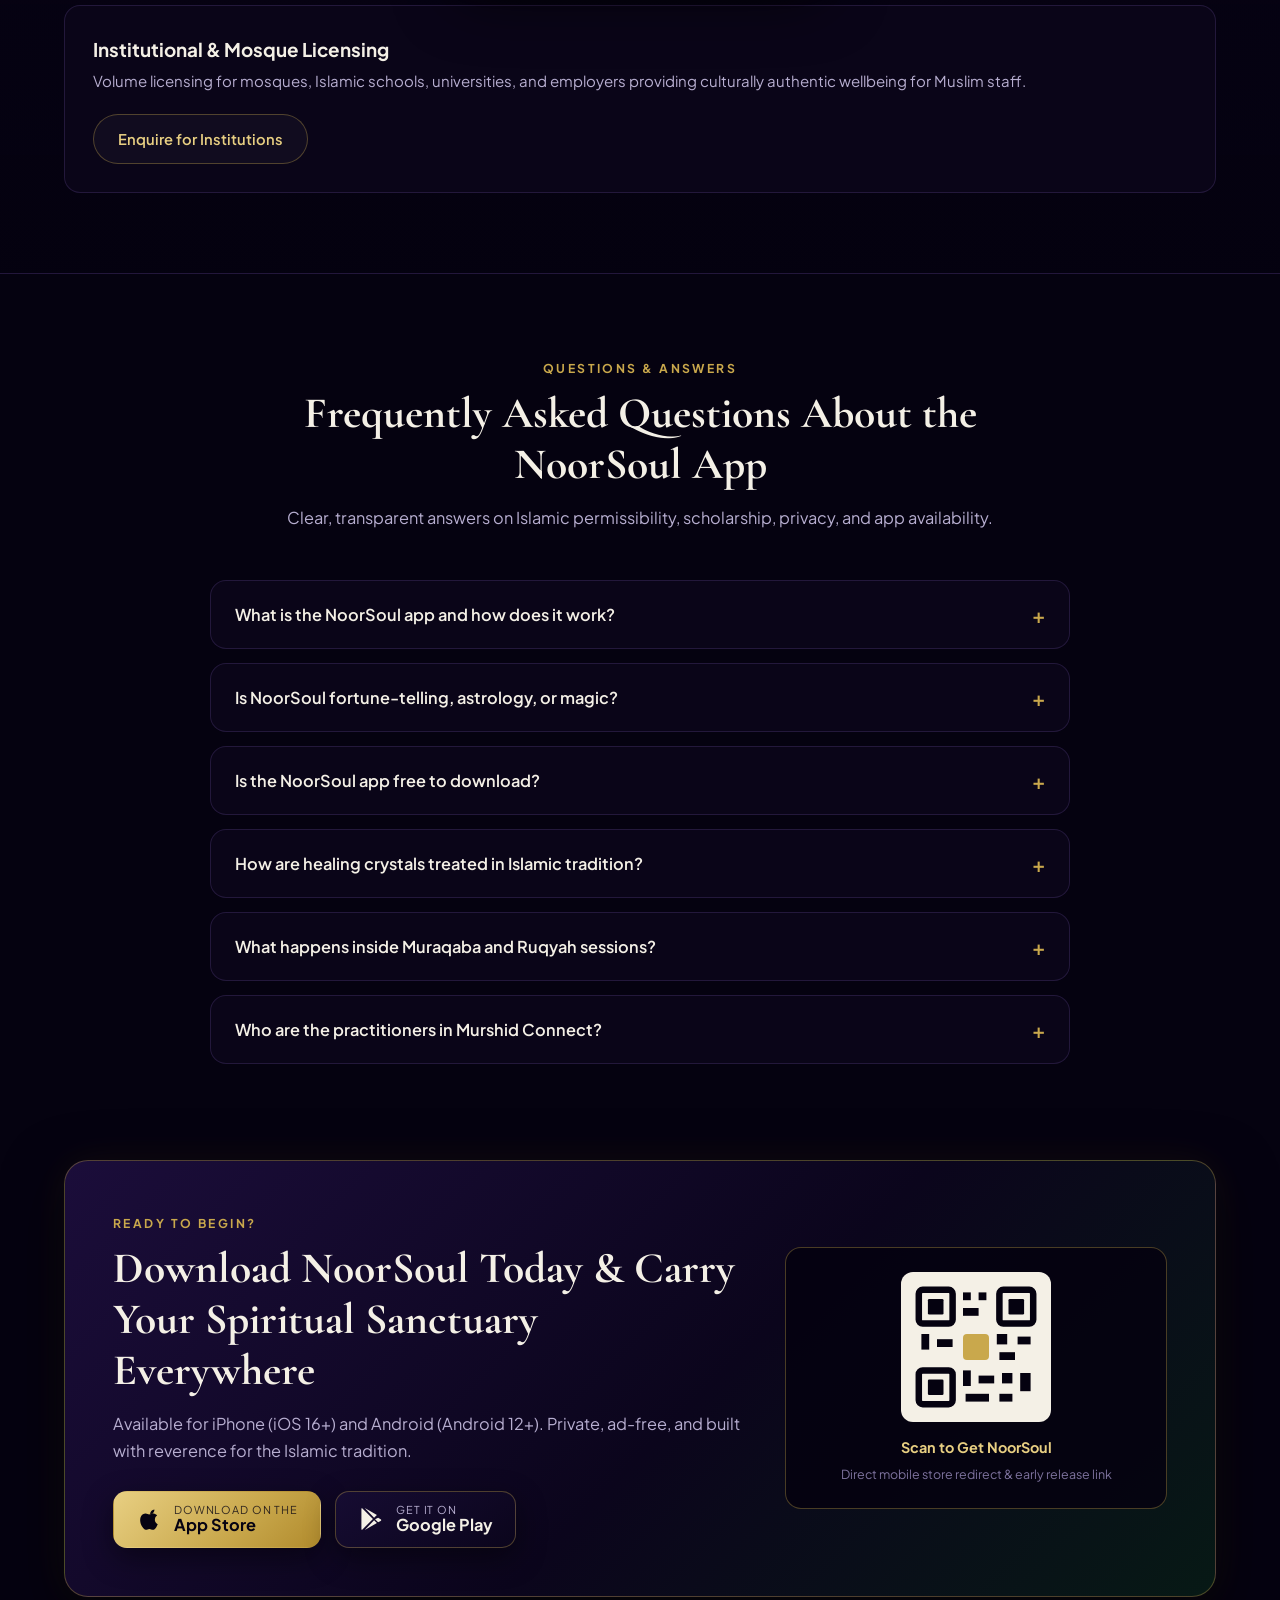
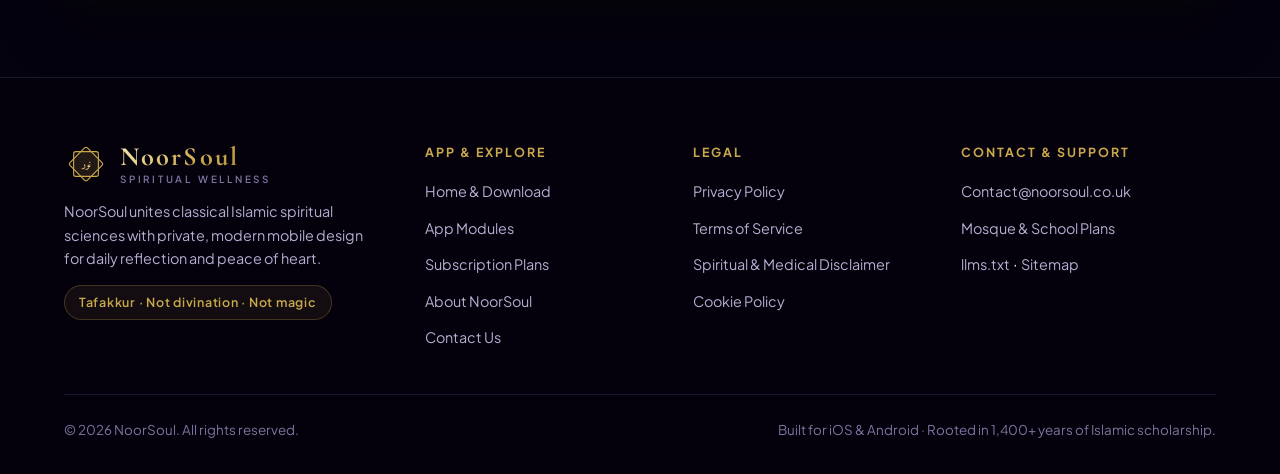
==== commit 68128c40: "jk" ====
--- a/index.html
+++ b/index.html
@@ -44,10 +44,6 @@
         "name": "NoorSoul",
         "url": "https://noor-app.com/",
         "logo": "https://noor-app.com/favicon.svg",
-        "founder": {
-          "@type": "Person",
-          "name": "Faisal Abdul Mateen Wasif"
-        },
         "contactPoint": {
           "@type": "ContactPoint",
           "email": "Contact@noorsoul.co.uk",
@@ -275,11 +271,11 @@
               <div class="abjad-try-box">
                 <label class="abjad-try-label" for="abjad-preview-input">Test Your Abjad Profile Live</label>
                 <div class="abjad-try-row">
-                  <input type="text" id="abjad-preview-input" class="abjad-try-input" value="Faisal" placeholder="Type any name..." maxlength="28">
+                  <input type="text" id="abjad-preview-input" class="abjad-try-input" value="Yusuf" placeholder="Type any name..." maxlength="28">
                   <button type="button" id="abjad-preview-btn" class="abjad-try-btn">Calculate</button>
                 </div>
                 <div class="quick-names" aria-label="Sample names">
-                  <button type="button" class="qname-btn" data-name="Faisal">Faisal</button>
+                  <button type="button" class="qname-btn" data-name="Yusuf">Yusuf</button>
                   <button type="button" class="qname-btn" data-name="Amina">Amina</button>
                   <button type="button" class="qname-btn" data-name="Omar">Omar</button>
                   <button type="button" class="qname-btn" data-name="Fatima">Fatima</button>
@@ -291,13 +287,13 @@
                 <div class="preview-head">
                   <div>
                     <div style="font-size:0.68rem;letter-spacing:0.15em;color:var(--text-muted);text-transform:uppercase;">Assalamu Alaikum</div>
-                    <div class="preview-name" id="pv-name">Faisal</div>
+                    <div class="preview-name" id="pv-name">Yusuf</div>
                     <span class="preview-elem-badge" id="pv-elem">Water Element</span>
                   </div>
                   <div style="text-align:right;">
                     <div style="font-size:0.62rem;letter-spacing:0.12em;color:var(--text-muted);">ABJAD TOTAL</div>
-                    <div class="preview-total" id="pv-total">212</div>
-                    <div style="font-size:0.7rem;color:var(--text-muted);" id="pv-wafq">Reduced 5 · Wafq 70</div>
+                    <div class="preview-total" id="pv-total">192</div>
+                    <div style="font-size:0.7rem;color:var(--text-muted);" id="pv-wafq">Reduced 3 · Wafq 64</div>
                   </div>
                 </div>
 
